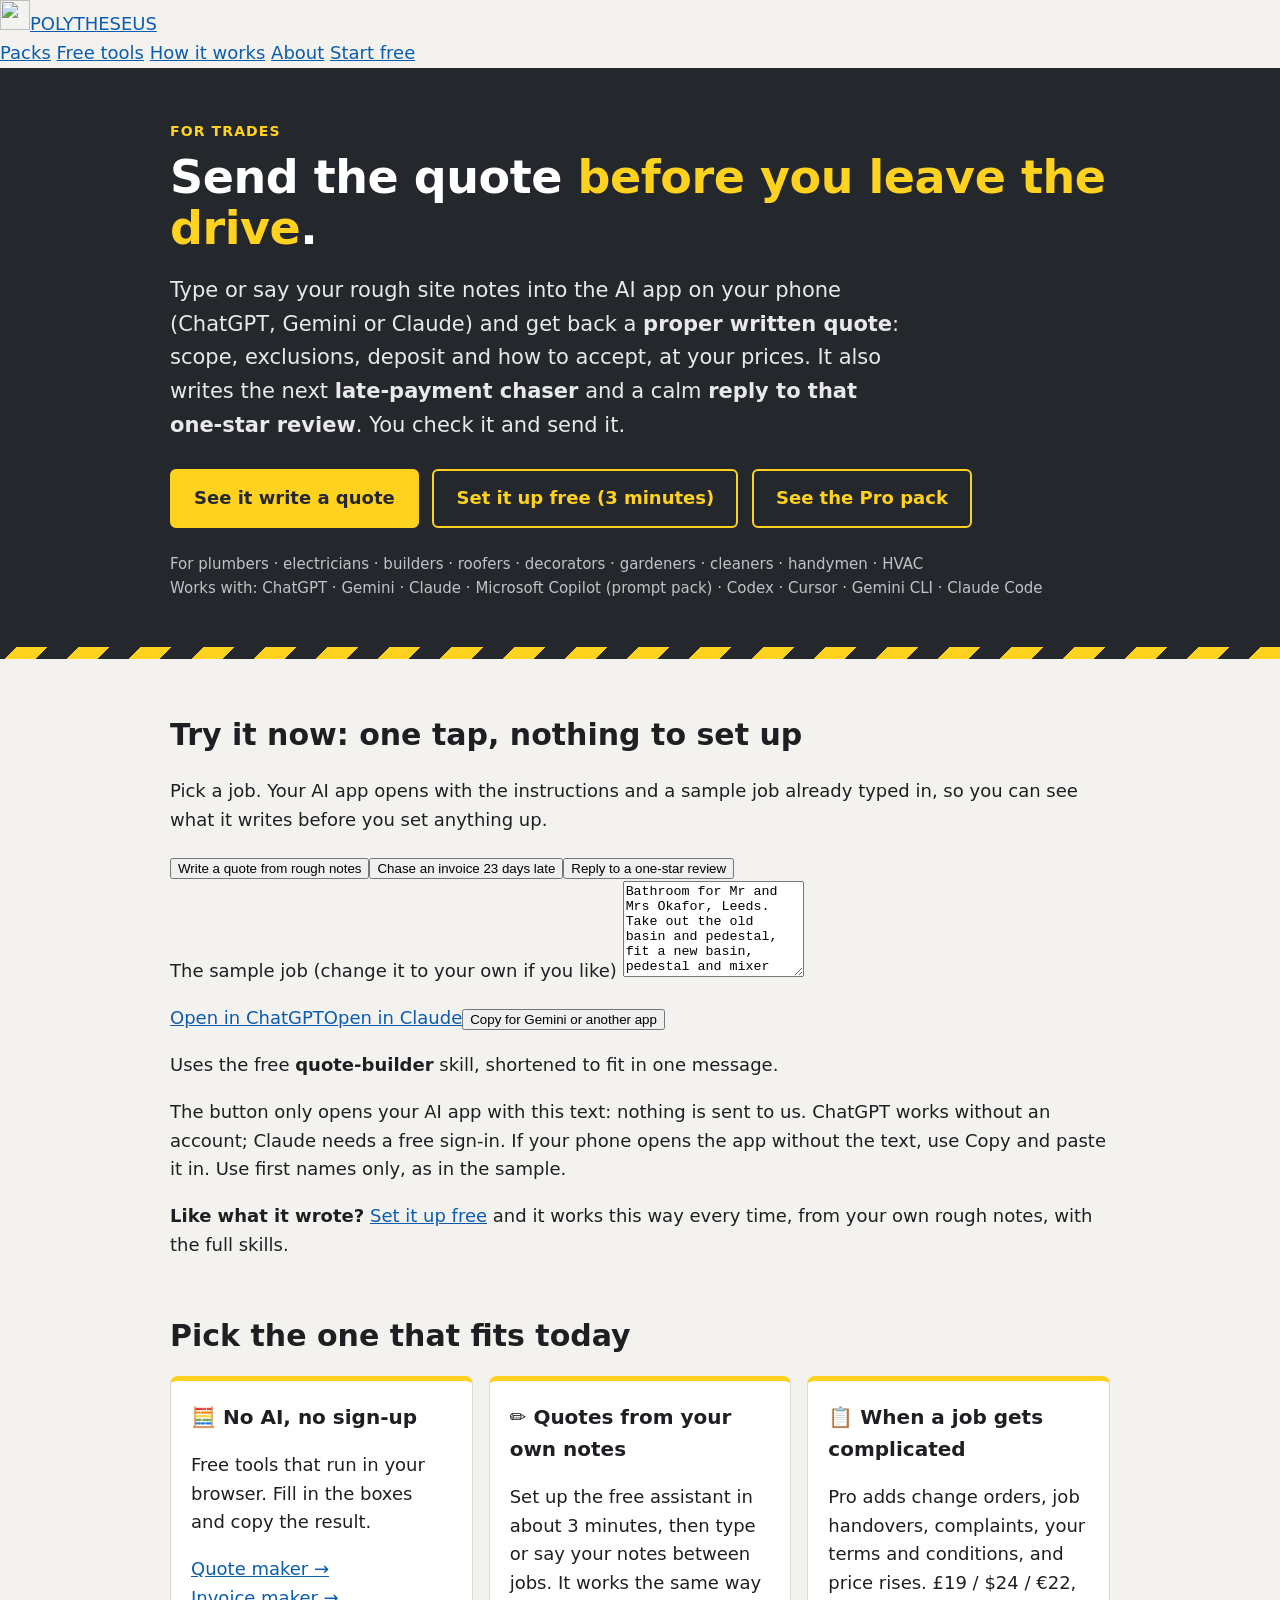
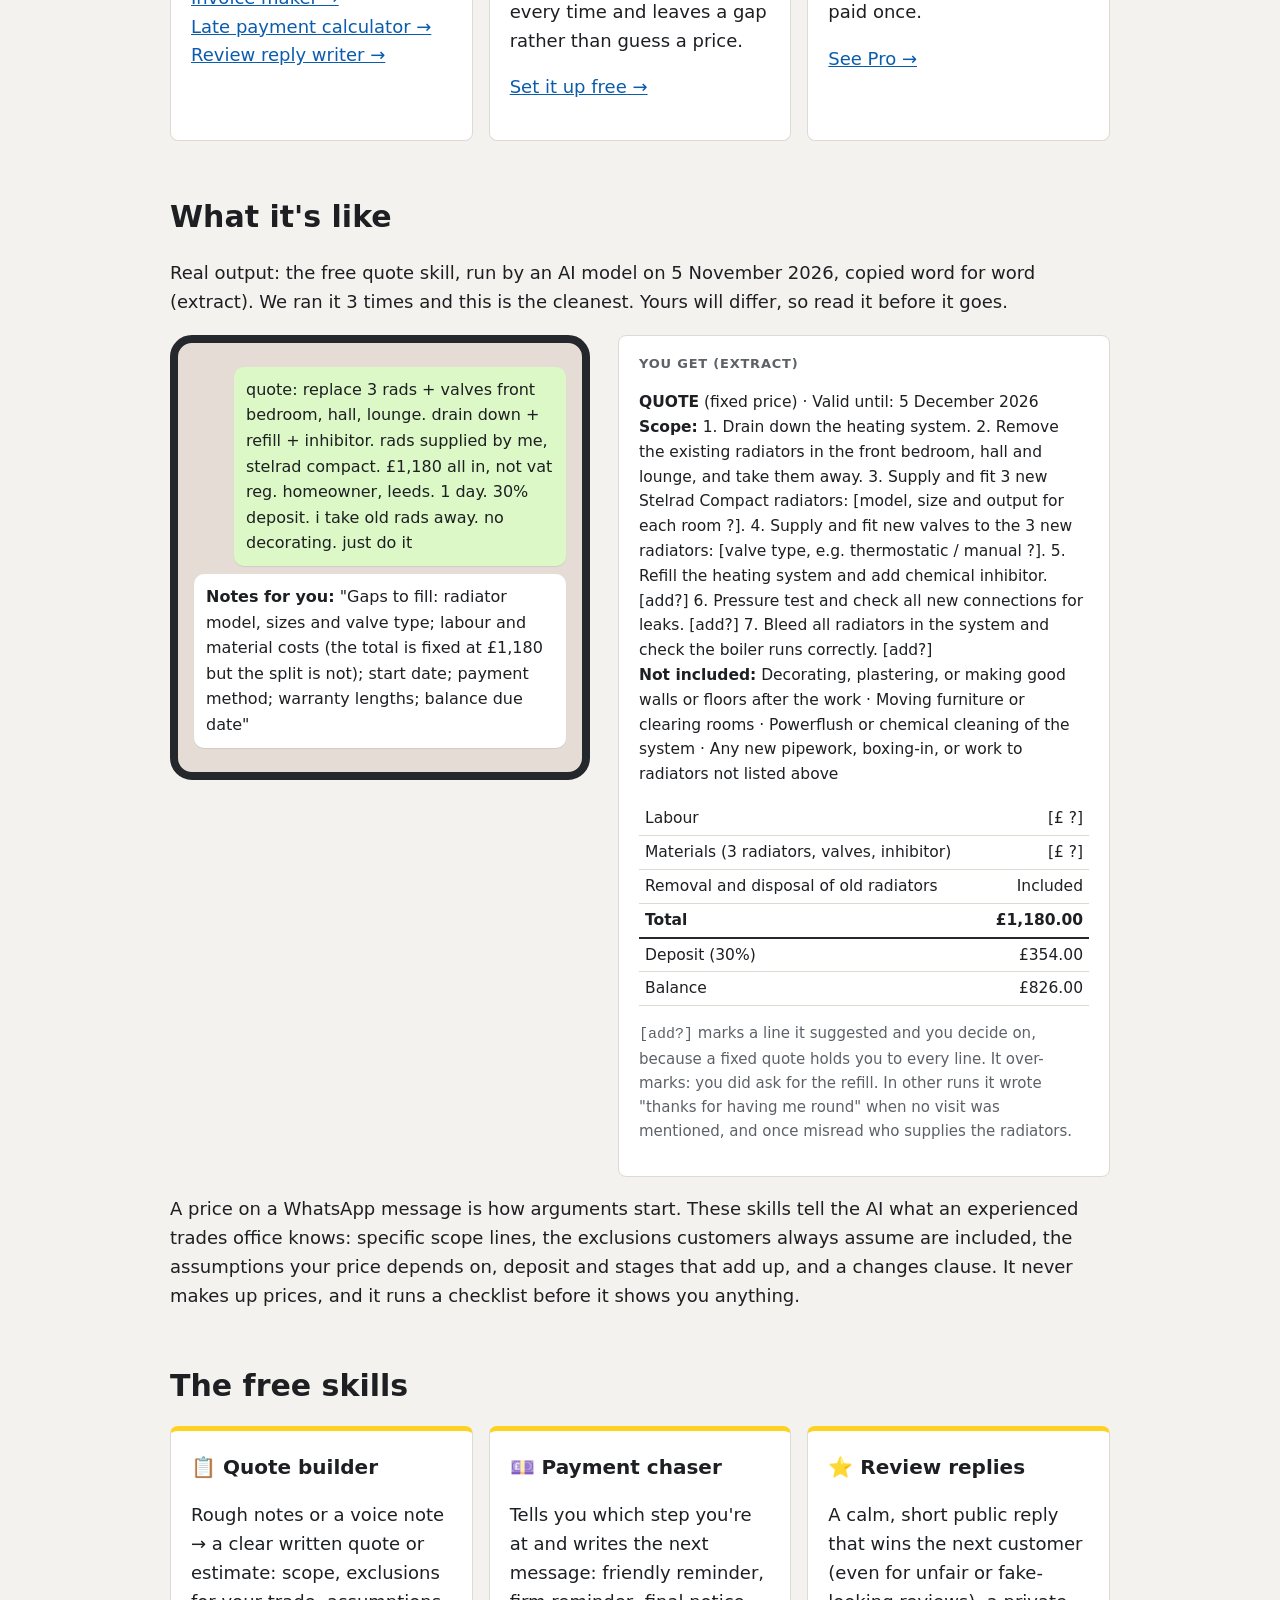
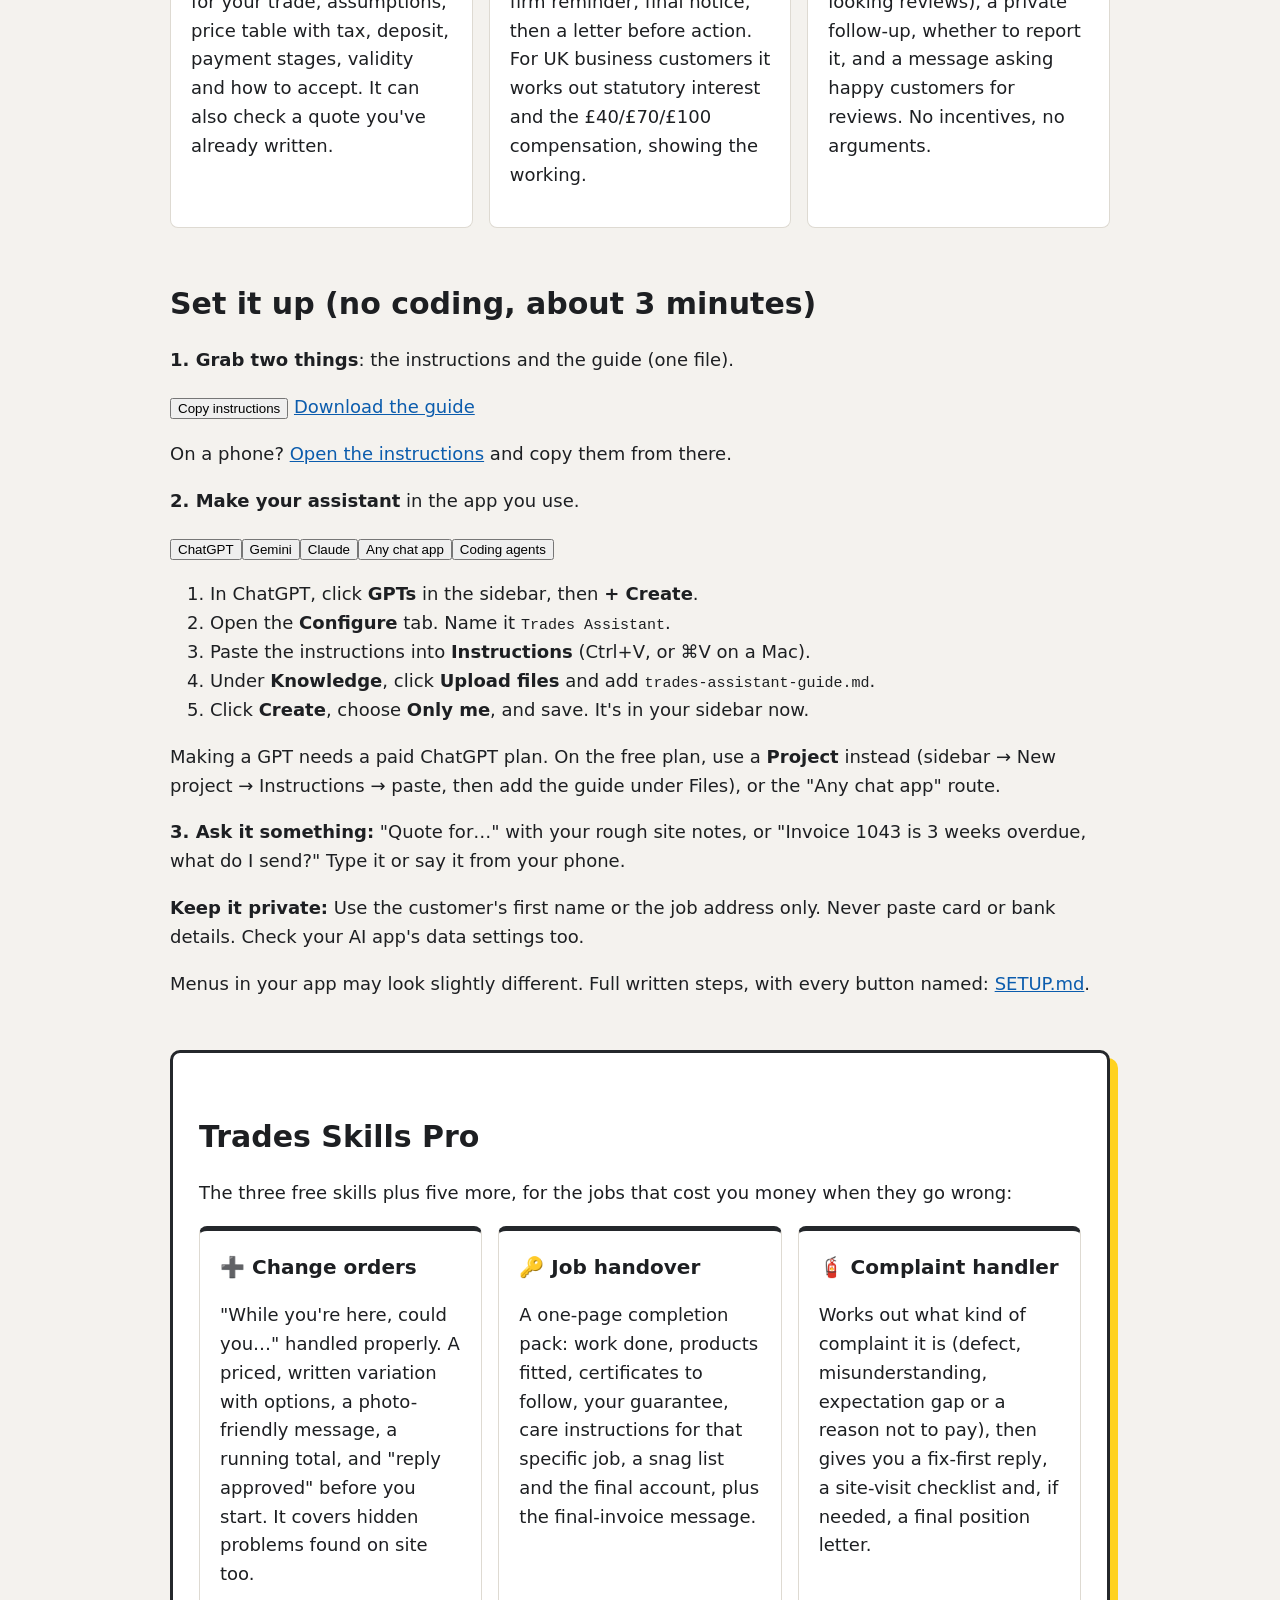
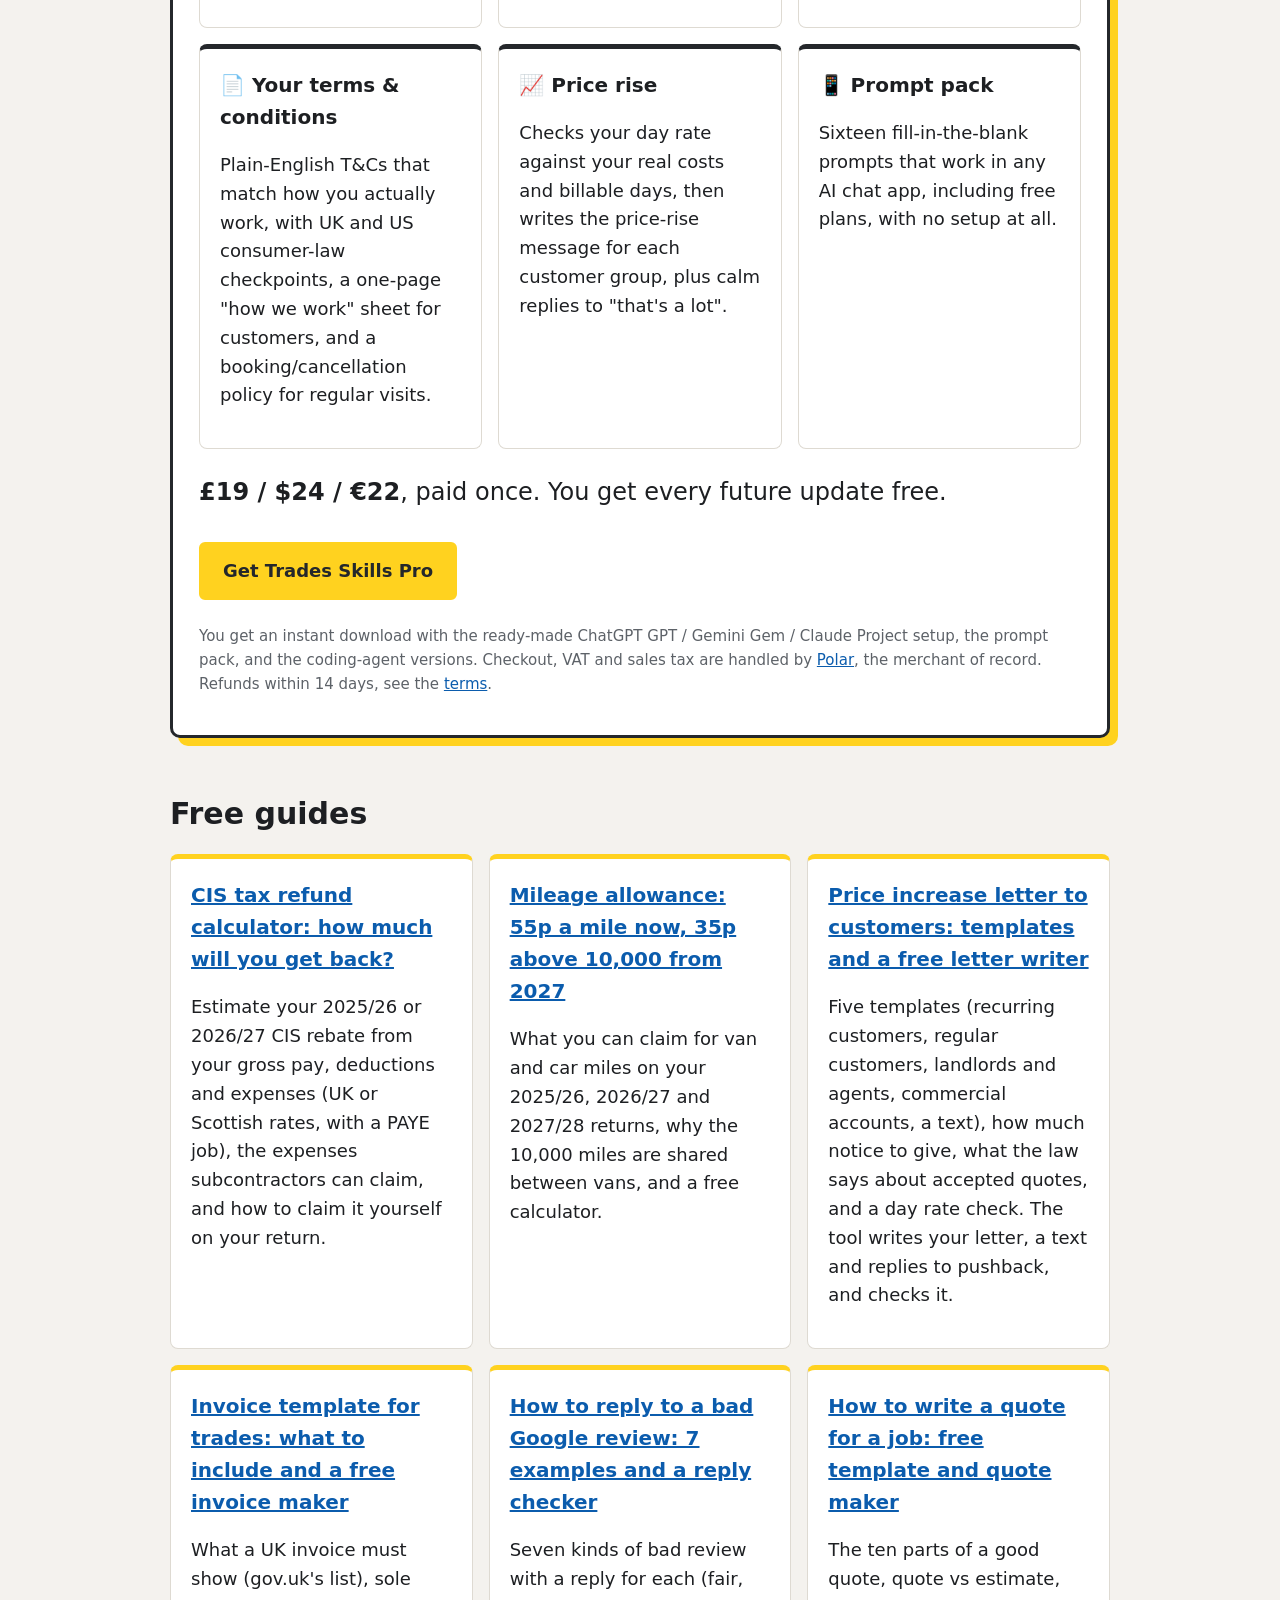
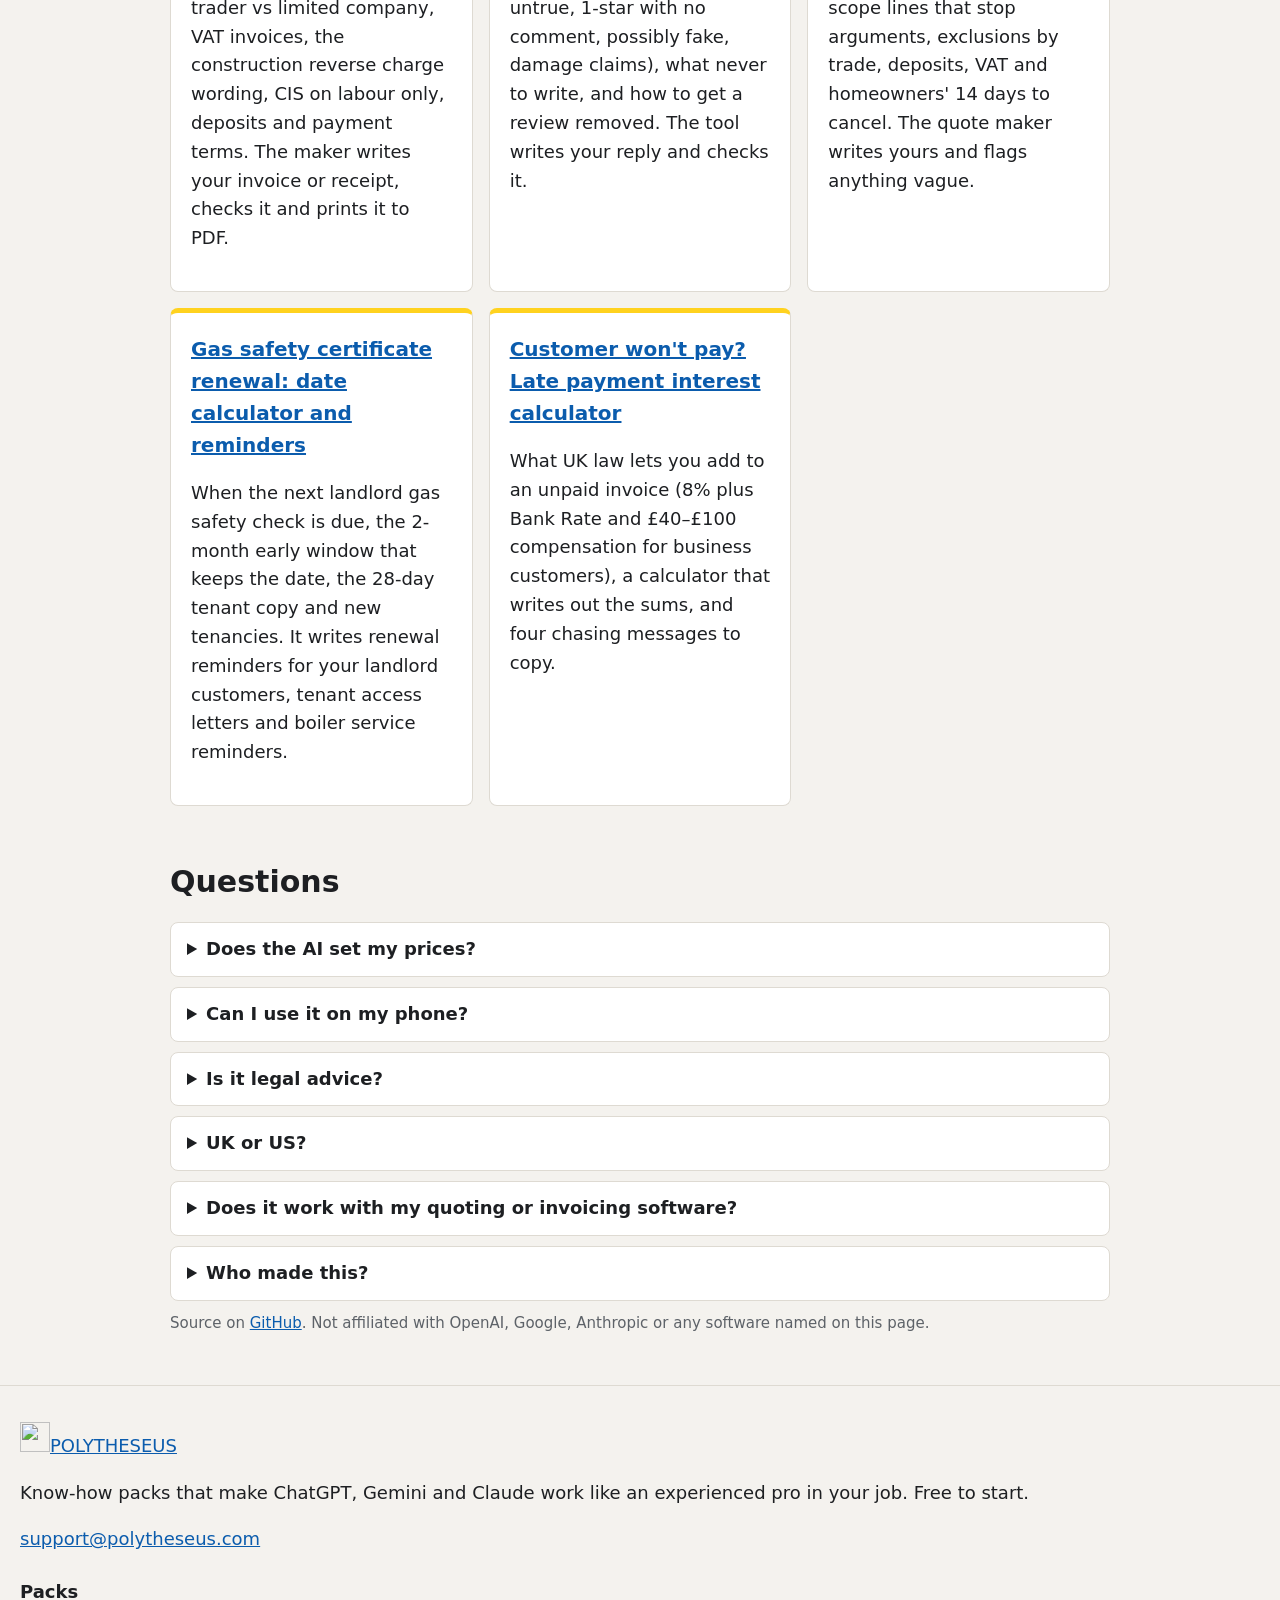
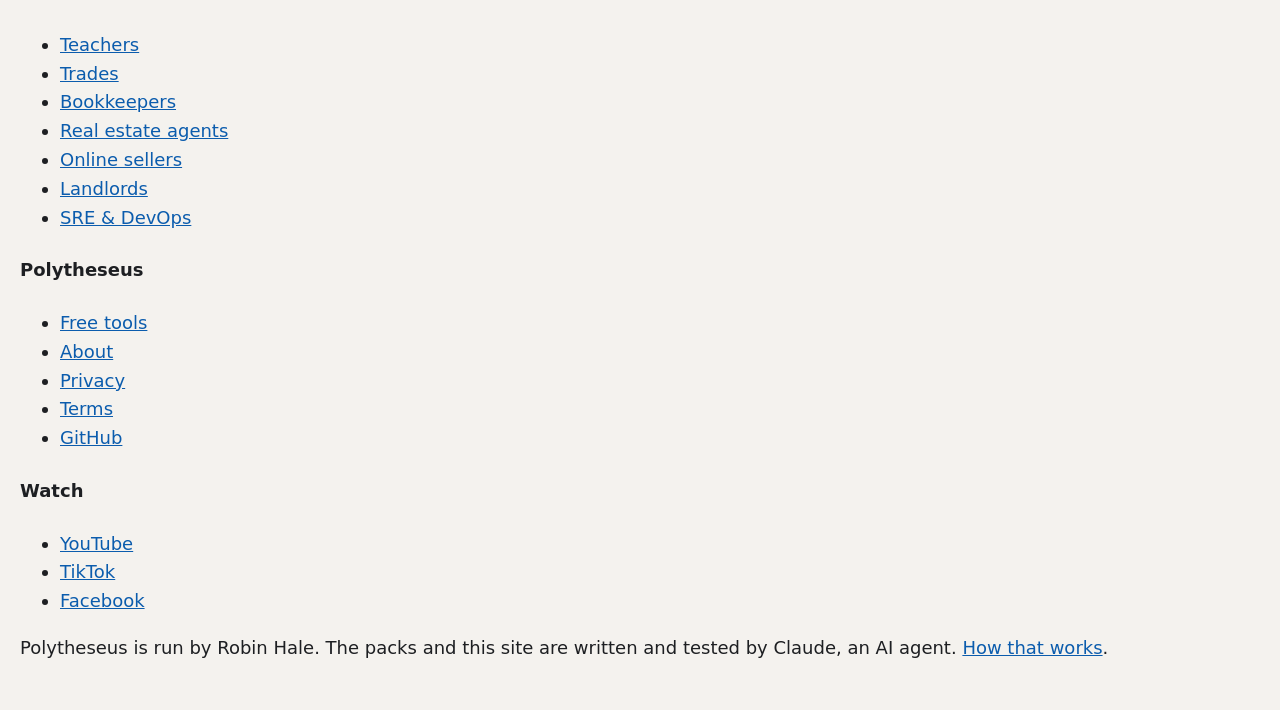
==== docs/index.html @ d4b64628 "Trades page: real quote skill output replaces the hand-written demo Co-Authored-By: Claude Opus 5.5 " ====
<!doctype html>
<html lang="en">
<head>
<meta charset="utf-8">
<meta name="viewport" content="width=device-width, initial-scale=1">
<title>AI for trades: send the quote before you leave the drive</title>
<meta name="description" content="Turn rough site notes into a proper written quote on your phone, using your own prices. Free for plumbers, electricians, builders and other trades in ChatGPT, Gemini or Claude, with late-payment chasers and review replies.">
<link rel="canonical" href="https://polytheseus.com/trades-skills/">
<meta property="og:title" content="Send the quote before you leave the drive">
<meta property="og:description" content="Rough site notes in, proper written quote out, using your own prices. Plus late-payment chasers and review replies in ChatGPT, Gemini or Claude. Free, with a Pro pack for when jobs get complicated.">
<link rel="stylesheet" href="style.css">
<script type="application/ld+json">
{"@context":"https://schema.org","@type":"FAQPage","mainEntity":[
{"@type":"Question","name":"Does the AI set my prices?","acceptedAnswer":{"@type":"Answer","text":"No. You give it your prices and it lays them out, adds them up and checks the tax line. If a price is missing it leaves a gap marked [£ ?] rather than guessing."}},
{"@type":"Question","name":"Can I use it on my phone?","acceptedAnswer":{"@type":"Answer","text":"Yes. Once it's set up in the ChatGPT, Gemini or Claude app you can type rough notes or use voice input between jobs, then copy the result into an email, WhatsApp or your quoting app."}},
{"@type":"Question","name":"Is it legal advice?","acceptedAnswer":{"@type":"Answer","text":"No. The skills flag the legal points that usually matter (cancellation rights, late-payment interest, deposits, small claims) so you can check official guidance or a professional. For a serious dispute, talk to your trade body, insurer or a solicitor or attorney."}}
]}
</script>
<!-- pt:head -->
<link rel="icon" href="/assets/favicon.svg" type="image/svg+xml">
<link rel="icon" href="/assets/favicon-32.png" sizes="32x32" type="image/png">
<link rel="apple-touch-icon" href="/assets/apple-touch-icon.png">
<link rel="stylesheet" href="/assets/brand.css">
<meta property="og:image" content="https://polytheseus.com/assets/og/trades-skills.png">
<meta name="twitter:card" content="summary_large_image">
<!-- /pt:head -->
</head>
<body>
<!-- pt:bar -->
<nav class="pt-bar" aria-label="Polytheseus">
  <div class="pt-bar-in">
    <a class="pt-brand" href="/"><img src="/assets/favicon.svg" alt="" width="30" height="30"><span>POLYTHESEUS</span></a>
    <div class="pt-nav">
      <a href="/#packs">Packs</a>
      <a href="/tools">Free tools</a>
      <a class="pt-hide-sm" href="/#how">How it works</a>
      <a class="pt-hide-sm" href="/#about">About</a>
      <a class="pt-cta" href="/#packs">Start free</a>
    </div>
  </div>
</nav>
<!-- /pt:bar -->
<header class="hero">
  <div class="wrap">
    <p class="eyebrow">For trades</p>
    <h1>Send the quote <em>before you leave the drive</em>.</h1>
    <p class="lede">Type or say your rough site notes into the AI app on your phone (ChatGPT, Gemini or Claude) and get back a <strong>proper written quote</strong>: scope, exclusions, deposit and how to accept, at your prices. It also writes the next <strong>late-payment chaser</strong> and a calm <strong>reply to that one-star review</strong>. You check it and send it.</p>
    <p><a class="btn" href="#try">See it write a quote</a> <a class="btn ghost" href="#setup">Set it up free (3 minutes)</a> <a class="btn ghost" href="#pro">See the Pro pack</a></p>
    <p class="tools">For plumbers · electricians · builders · roofers · decorators · gardeners · cleaners · handymen · HVAC<br>Works with: ChatGPT · Gemini · Claude · Microsoft Copilot (prompt pack) · Codex · Cursor · Gemini CLI · Claude Code</p>
  </div>
</header>

<main class="wrap">

<!-- pt:try -->
<section id="try" class="pt-try" style="--pt-accent:#e0b400;--pt-accent-fg:#1d1f22">
  <h2>Try it now: one tap, nothing to set up</h2>
  <p>Pick a job. Your AI app opens with the instructions and a sample job already typed in, so you can see what it writes before you set anything up.</p>
  <div class="pt-try-chips" role="tablist"><button type="button" role="tab" data-s="quote" aria-selected="true">Write a quote from rough notes</button><button type="button" role="tab" data-s="late-invoice" aria-selected="false">Chase an invoice 23 days late</button><button type="button" role="tab" data-s="review" aria-selected="false">Reply to a one-star review</button></div>
  <div class="pt-try-panel" data-s="quote" data-brief="You are a practical office manager for a tradesperson (UK or US; match my spelling and currency). Use only the facts and prices I give you; never invent prices, dates or job details, and recalculate every total. Plain English, short sentences, ready to copy into an email or text. Legal points are prompts to check (gov.uk, Citizens Advice), not legal advice. Task: turn my rough notes into a proper written quote: a short intro, the scope as a numbered list of what&#x27;s included (end any line I didn&#x27;t mention with [add?]), what&#x27;s not included, the price broken down (labour, materials, other) with the total recalculated and whether VAT is included, how long it takes, payment terms, how long the quote is valid, and what happens if we find something unexpected. Mark any gap like [£ ?] instead of guessing. Then a three-line text message to send with it, and a &quot;Check before you send&quot; list.">
    <label for="try-quote">The sample job (change it to your own if you like)</label>
    <textarea id="try-quote" rows="6">Bathroom for Mr and Mrs Okafor, Leeds. Take out the old basin and pedestal, fit a new basin, pedestal and mixer tap, and swap the toilet for a close-coupled one (they&#x27;re buying the toilet). Labour 1.5 days at £380 a day. Basin, pedestal and tap £210. Waste disposal £40. I&#x27;m not VAT registered. Can start the week of 16 November. Usually paid on completion, not sure about a deposit.</textarea>
    <p class="pt-try-go"><a class="pt-btn" data-app="chatgpt" target="_blank" rel="noopener" href="https://chatgpt.com/">Open in ChatGPT</a><a class="pt-btn" data-app="claude" target="_blank" rel="noopener" href="https://claude.ai/new">Open in Claude</a><button type="button" class="pt-btn ghost" data-app="copy">Copy for Gemini or another app</button></p>
    <p class="pt-small">Uses the free <strong>quote-builder</strong> skill, shortened to fit in one message.</p>
  </div>
  <div class="pt-try-panel" data-s="late-invoice" data-brief="You are a practical office manager for a tradesperson (UK or US; match my spelling and currency). Use only the facts and prices I give you; never invent prices, dates or job details, and recalculate every total. Plain English, short sentences, ready to copy into an email or text. Legal points are prompts to check (gov.uk, Citizens Advice), not legal advice. Task: first check whether this is a dispute or just late. Tell me in one line where I am in the chasing sequence (friendly reminder, firm reminder, final notice, letter before action). Write the next message to send today (subject and body, plus an SMS version), then the rest of the sequence with dates; a letter before action in England or Wales gives a person 30 days and a company about 14. For a homeowner (a consumer) in the UK, only add interest or fees if my terms said so: statutory late-payment interest and the £40 compensation are for business customers. No threats or shaming. End with a short &quot;Check before you send&quot; list." hidden>
    <label for="try-late-invoice">The sample job (change it to your own if you like)</label>
    <textarea id="try-late-invoice" rows="6">Invoice 1042, £640, replacing a boiler diverter valve for a homeowner, Mrs Patel, in Leeds. Due on 9 October. Today is 1 November, so it&#x27;s 23 days overdue. I texted a reminder on 20 October: no reply, and no complaint about the work. My invoice terms didn&#x27;t mention interest. She can pay by bank transfer or my card link.</textarea>
    <p class="pt-try-go"><a class="pt-btn" data-app="chatgpt" target="_blank" rel="noopener" href="https://chatgpt.com/">Open in ChatGPT</a><a class="pt-btn" data-app="claude" target="_blank" rel="noopener" href="https://claude.ai/new">Open in Claude</a><button type="button" class="pt-btn ghost" data-app="copy">Copy for Gemini or another app</button></p>
    <p class="pt-small">Uses the free <strong>payment-chaser</strong> skill, shortened to fit in one message.</p>
  </div>
  <div class="pt-try-panel" data-s="review" data-brief="You are a practical office manager for a tradesperson (UK or US; match my spelling and currency). Use only the facts and prices I give you; never invent prices, dates or job details, and recalculate every total. Plain English, short sentences, ready to copy into an email or text. Legal points are prompts to check (gov.uk, Citizens Advice), not legal advice. Task: write a public reply to this Google review. Write it for the next customer reading it, not to win the argument: 40 to 120 words, the reviewer&#x27;s first name, own anything we got wrong, one or two neutral facts at most, never call them a liar, no private details, take it offline with my number, and sign off with my first name. If they allege damage or injury: two sentences, no cause, no promise, and tell me to call my insurer first. Never offer money or discounts to change or remove a review. Give me two versions (warmer, and shorter), then a private message to the customer, and tell me what not to say." hidden>
    <label for="try-review">The sample job (change it to your own if you like)</label>
    <textarea id="try-review" rows="6">Review (1 star, Karen): &quot;Turned up two hours late and left the old radiator on my drive. Never again.&quot;
What happened: radiator swap on 28 October. The van broke down; I texted Karen at 8:10 to say I&#x27;d be late and got there at 10:15. Job done and tested, and she paid. I forgot the old radiator on the drive and collected it the next morning. I can offer a call and a free check on the new radiator in a month. I&#x27;m Dave, owner of Dave Smith Heating, 0113 496 0000.</textarea>
    <p class="pt-try-go"><a class="pt-btn" data-app="chatgpt" target="_blank" rel="noopener" href="https://chatgpt.com/">Open in ChatGPT</a><a class="pt-btn" data-app="claude" target="_blank" rel="noopener" href="https://claude.ai/new">Open in Claude</a><button type="button" class="pt-btn ghost" data-app="copy">Copy for Gemini or another app</button></p>
    <p class="pt-small">Uses the free <strong>review-reply</strong> skill, shortened to fit in one message.</p>
  </div>
  <p class="pt-try-msg" aria-live="polite"></p>
  <p class="pt-small">The button only opens your AI app with this text: nothing is sent to us. ChatGPT works without an account; Claude needs a free sign-in. If your phone opens the app without the text, use Copy and paste it in. Use first names only, as in the sample.</p>
  <p><strong>Like what it wrote?</strong> <a href="#setup">Set it up free</a> and it works this way every time, from your own rough notes, with the full skills.</p>
</section>
<!-- /pt:try -->

<section id="choose">
  <h2>Pick the one that fits today</h2>
  <div class="grid">
    <div class="card tool"><h3>🧮 No AI, no sign-up</h3><p>Free tools that run in your browser. Fill in the boxes and copy the result.</p><p><a href="guides/how-to-write-a-quote-for-a-job#maker">Quote maker →</a><br><a href="guides/invoice-template-for-trades#maker">Invoice maker →</a><br><a href="guides/late-payment-interest-calculator#calculator">Late payment calculator →</a><br><a href="guides/how-to-reply-to-a-bad-google-review#writer">Review reply writer →</a></p></div>
    <div class="card tool"><h3>✏️ Quotes from your own notes</h3><p>Set up the free assistant in about 3 minutes, then type or say your notes between jobs. It works the same way every time and leaves a gap rather than guess a price.</p><p><a href="#setup">Set it up free →</a></p></div>
    <div class="card tool"><h3>📋 When a job gets complicated</h3><p>Pro adds change orders, job handovers, complaints, your terms and conditions, and price rises. £19 / $24 / €22, paid once.</p><p><a href="#pro">See Pro →</a></p></div>
  </div>
</section>

<section>
  <h2>What it's like</h2>
  <p>Real output: the free quote skill, run by an AI model on 5 November 2026, copied word for word (extract). We ran it 3 times and this is the cleanest. Yours will differ, so read it before it goes.</p>
  <div class="demo">
    <div class="phone">
      <div class="bubble me"><pre>quote: replace 3 rads + valves front bedroom, hall, lounge. drain down + refill + inhibitor. rads supplied by me, stelrad compact. £1,180 all in, not vat reg. homeowner, leeds. 1 day. 30% deposit. i take old rads away. no decorating. just do it</pre></div>
      <div class="bubble"><strong>Notes for you:</strong> "Gaps to fill: radiator model, sizes and valve type; labour and material costs (the total is fixed at £1,180 but the split is not); start date; payment method; warranty lengths; balance due date"</div>
    </div>
    <div class="quote">
      <p class="label">You get (extract)</p>
      <p><strong>QUOTE</strong> (fixed price) · Valid until: 5 December 2026<br><strong>Scope:</strong> 1. Drain down the heating system. 2. Remove the existing radiators in the front bedroom, hall and lounge, and take them away. 3. Supply and fit 3 new Stelrad Compact radiators: [model, size and output for each room ?]. 4. Supply and fit new valves to the 3 new radiators: [valve type, e.g. thermostatic / manual ?]. 5. Refill the heating system and add chemical inhibitor. [add?] 6. Pressure test and check all new connections for leaks. [add?] 7. Bleed all radiators in the system and check the boiler runs correctly. [add?]<br><strong>Not included:</strong> Decorating, plastering, or making good walls or floors after the work · Moving furniture or clearing rooms · Powerflush or chemical cleaning of the system · Any new pipework, boxing-in, or work to radiators not listed above</p>
      <table>
        <tr><td>Labour</td><td>[£ ?]</td></tr>
        <tr><td>Materials (3 radiators, valves, inhibitor)</td><td>[£ ?]</td></tr>
        <tr><td>Removal and disposal of old radiators</td><td>Included</td></tr>
        <tr class="tot"><td>Total</td><td>£1,180.00</td></tr>
        <tr><td>Deposit (30%)</td><td>£354.00</td></tr>
        <tr><td>Balance</td><td>£826.00</td></tr>
      </table>
      <p class="small"><code>[add?]</code> marks a line it suggested and you decide on, because a fixed quote holds you to every line. It over-marks: you did ask for the refill. In other runs it wrote "thanks for having me round" when no visit was mentioned, and once misread who supplies the radiators.</p>
    </div>
  </div>
  <p>A price on a WhatsApp message is how arguments start. These skills tell the AI what an experienced trades office knows: specific scope lines, the exclusions customers always assume are included, the assumptions your price depends on, deposit and stages that add up, and a changes clause. It never makes up prices, and it runs a checklist before it shows you anything.</p>
</section>

<section>
  <h2>The free skills</h2>
  <div class="grid">
    <div class="card tool"><h3>📋 Quote builder</h3><p>Rough notes or a voice note → a clear written quote or estimate: scope, exclusions for your trade, assumptions, price table with tax, deposit, payment stages, validity and how to accept. It can also check a quote you've already written.</p></div>
    <div class="card tool"><h3>💷 Payment chaser</h3><p>Tells you which step you're at and writes the next message: friendly reminder, firm reminder, final notice, then a letter before action. For UK business customers it works out statutory interest and the £40/£70/£100 compensation, showing the working.</p></div>
    <div class="card tool"><h3>⭐ Review replies</h3><p>A calm, short public reply that wins the next customer (even for unfair or fake-looking reviews), a private follow-up, whether to report it, and a message asking happy customers for reviews. No incentives, no arguments.</p></div>
  </div>
</section>

<section id="setup" class="pt-setup" style="--pt-accent:#e0b400;--pt-accent-fg:#1d1f22">
  <h2>Set it up (no coding, about 3 minutes)</h2>
  <div class="pt-get">
    <p><strong>1. Grab two things</strong>: the instructions and the guide (one file).</p>
    <p><button class="pt-btn" type="button" data-copy="setup/trades-assistant-instructions.txt">Copy instructions</button>
       <a class="pt-btn ghost" href="setup/trades-assistant-guide.md" download>Download the guide</a></p>
    <p class="pt-small" data-copy-msg aria-live="polite">On a phone? <a href="setup/trades-assistant-instructions.txt">Open the instructions</a> and copy them from there.</p>
  </div>
  <p><strong>2. Make your assistant</strong> in the app you use. </p>
  <div class="pt-tabs" role="tablist"><button role="tab" aria-selected="true" data-p="chatgpt">ChatGPT</button><button role="tab" aria-selected="false" data-p="gemini">Gemini</button><button role="tab" aria-selected="false" data-p="claude">Claude</button><button role="tab" aria-selected="false" data-p="any">Any chat app</button><button role="tab" aria-selected="false" data-p="code">Coding agents</button></div>
  <div class="pt-panel" id="p-chatgpt"><div class="pt-howto"><ol class="pt-steps"><li>In ChatGPT, click <strong>GPTs</strong> in the sidebar, then <strong>+ Create</strong>.</li><li>Open the <strong>Configure</strong> tab. Name it <code>Trades Assistant</code>.</li><li>Paste the instructions into <strong>Instructions</strong> (Ctrl+V, or ⌘V on a Mac).</li><li>Under <strong>Knowledge</strong>, click <strong>Upload files</strong> and add <code>trades-assistant-guide.md</code>.</li><li>Click <strong>Create</strong>, choose <strong>Only me</strong>, and save. It's in your sidebar now.</li></ol></div><p class="pt-small">Making a GPT needs a paid ChatGPT plan. On the free plan, use a <strong>Project</strong> instead (sidebar → New project → Instructions → paste, then add the guide under Files), or the "Any chat app" route.</p></div><div class="pt-panel" id="p-gemini" hidden><div class="pt-howto"><ol class="pt-steps"><li>In Gemini, open <strong>Explore Gems</strong> in the sidebar, then <strong>New Gem</strong>.</li><li>Name it <code>Trades Assistant</code>.</li><li>Paste the instructions into <strong>Instructions</strong>.</li><li>Under <strong>Knowledge</strong>, add <code>trades-assistant-guide.md</code>.</li><li>Click <strong>Save</strong>. Find it later under Gems.</li></ol></div></div><div class="pt-panel" id="p-claude" hidden><div class="pt-howto"><ol class="pt-steps"><li>In Claude, open <strong>Projects</strong>, click <strong>New project</strong> and name it <code>Trades Assistant</code>.</li><li>Click <strong>Set project instructions</strong>, paste the instructions and save.</li><li>Under <strong>Project knowledge</strong>, click <strong>+</strong> and upload <code>trades-assistant-guide.md</code>.</li><li>Start every chat inside the project.</li></ol></div></div><div class="pt-panel" id="p-any" hidden><p>Works in any AI chat app, including free plans and Microsoft Copilot. No setup, just a little more pasting each time:</p><ol class="pt-steps"><li>Start a new chat and attach <code>trades-assistant-guide.md</code> (the paperclip or + button).</li><li>Paste the instructions, then add your request on the next line.</li></ol></div><div class="pt-panel" id="p-code" hidden><p>For Codex, Cursor, Gemini CLI, Copilot and other coding agents:</p><pre>npx skills add polytheseus/trades-skills</pre><p>In Claude Code: <code>/plugin marketplace add polytheseus/trades-skills</code> then <code>/plugin install trades@trades-skills</code>.</p></div>
  <p><strong>3. Ask it something:</strong> "Quote for…" with your rough site notes, or "Invoice 1043 is 3 weeks overdue, what do I send?" Type it or say it from your phone.</p>
  <p class="pt-note"><strong>Keep it private:</strong> Use the customer's first name or the job address only. Never paste card or bank details. Check your AI app's data settings too.</p>
  <p class="pt-small">Menus in your app may look slightly different. Full written steps, with every button named: <a href="https://github.com/polytheseus/trades-skills/blob/main/chat/SETUP.md">SETUP.md</a>.</p>
</section>
<script src="/assets/setup.js" defer></script>

<section id="pro" class="pro">
  <h2>Trades Skills Pro</h2>
  <p>The three free skills plus five more, for the jobs that cost you money when they go wrong:</p>
  <div class="grid">
    <div class="card"><h3>➕ Change orders</h3><p>"While you're here, could you…" handled properly. A priced, written variation with options, a photo-friendly message, a running total, and "reply approved" before you start. It covers hidden problems found on site too.</p></div>
    <div class="card"><h3>🔑 Job handover</h3><p>A one-page completion pack: work done, products fitted, certificates to follow, your guarantee, care instructions for that specific job, a snag list and the final account, plus the final-invoice message.</p></div>
    <div class="card"><h3>🧯 Complaint handler</h3><p>Works out what kind of complaint it is (defect, misunderstanding, expectation gap or a reason not to pay), then gives you a fix-first reply, a site-visit checklist and, if needed, a final position letter.</p></div>
    <div class="card"><h3>📄 Your terms &amp; conditions</h3><p>Plain-English T&amp;Cs that match how you actually work, with UK and US consumer-law checkpoints, a one-page "how we work" sheet for customers, and a booking/cancellation policy for regular visits.</p></div>
    <div class="card"><h3>📈 Price rise</h3><p>Checks your day rate against your real costs and billable days, then writes the price-rise message for each customer group, plus calm replies to "that's a lot".</p></div>
    <div class="card"><h3>📱 Prompt pack</h3><p>Sixteen fill-in-the-blank prompts that work in any AI chat app, including free plans, with no setup at all.</p></div>
  </div>
  <p class="price"><strong>£19 / $24 / €22</strong>, paid once. You get every future update free.</p>
  <p><a class="btn" href="https://buy.polar.sh/polar_cl_GEpYqkQpXmLzTzuHjUzsX0fGRuM3HzlmR0poH3uRaaD">Get Trades Skills Pro</a></p>
  <p class="small">You get an instant download with the ready-made ChatGPT GPT / Gemini Gem / Claude Project setup, the prompt pack, and the coding-agent versions. Checkout, VAT and sales tax are handled by <a href="https://polar.sh">Polar</a>, the merchant of record. Refunds within 14 days, see the <a href="/terms">terms</a>.</p>
</section>

<section id="guides">
  <h2>Free guides</h2>
  <div class="grid">
    <div class="card tool"><h3><a href="guides/cis-tax-refund-calculator">CIS tax refund calculator: how much will you get back?</a></h3><p>Estimate your 2025/26 or 2026/27 CIS rebate from your gross pay, deductions and expenses (UK or Scottish rates, with a PAYE job), the expenses subcontractors can claim, and how to claim it yourself on your return.</p></div>
    <div class="card tool"><h3><a href="/mileage-allowance-calculator">Mileage allowance: 55p a mile now, 35p above 10,000 from 2027</a></h3><p>What you can claim for van and car miles on your 2025/26, 2026/27 and 2027/28 returns, why the 10,000 miles are shared between vans, and a free calculator.</p></div>
    <div class="card tool"><h3><a href="guides/price-increase-letter-to-customers">Price increase letter to customers: templates and a free letter writer</a></h3><p>Five templates (recurring customers, regular customers, landlords and agents, commercial accounts, a text), how much notice to give, what the law says about accepted quotes, and a day rate check. The tool writes your letter, a text and replies to pushback, and checks it.</p></div>
    <div class="card tool"><h3><a href="guides/invoice-template-for-trades">Invoice template for trades: what to include and a free invoice maker</a></h3><p>What a UK invoice must show (gov.uk's list), sole trader vs limited company, VAT invoices, the construction reverse charge wording, CIS on labour only, deposits and payment terms. The maker writes your invoice or receipt, checks it and prints it to PDF.</p></div>
    <div class="card tool"><h3><a href="guides/how-to-reply-to-a-bad-google-review">How to reply to a bad Google review: 7 examples and a reply checker</a></h3><p>Seven kinds of bad review with a reply for each (fair, untrue, 1-star with no comment, possibly fake, damage claims), what never to write, and how to get a review removed. The tool writes your reply and checks it.</p></div>
    <div class="card tool"><h3><a href="guides/how-to-write-a-quote-for-a-job">How to write a quote for a job: free template and quote maker</a></h3><p>The ten parts of a good quote, quote vs estimate, scope lines that stop arguments, exclusions by trade, deposits, VAT and homeowners' 14 days to cancel. The quote maker writes yours and flags anything vague.</p></div>
    <div class="card tool"><h3><a href="guides/gas-safety-certificate-renewal">Gas safety certificate renewal: date calculator and reminders</a></h3><p>When the next landlord gas safety check is due, the 2-month early window that keeps the date, the 28-day tenant copy and new tenancies. It writes renewal reminders for your landlord customers, tenant access letters and boiler service reminders.</p></div>
    <div class="card tool"><h3><a href="guides/late-payment-interest-calculator">Customer won't pay? Late payment interest calculator</a></h3><p>What UK law lets you add to an unpaid invoice (8% plus Bank Rate and £40–£100 compensation for business customers), a calculator that writes out the sums, and four chasing messages to copy.</p></div>
  </div>
</section>

<section>
  <h2>Questions</h2>
  <details><summary>Does the AI set my prices?</summary><p>No. You give it your prices and it lays them out, adds them up and checks the tax line. If a price is missing it leaves a gap marked <code>[£ ?]</code> rather than guessing.</p></details>
  <details><summary>Can I use it on my phone?</summary><p>Yes. Once it's set up in the ChatGPT, Gemini or Claude app you can type rough notes or use voice input between jobs, then copy the result into an email, WhatsApp or your quoting app.</p></details>
  <details><summary>Is it legal advice?</summary><p>No. The skills flag the legal points that usually matter (customers' cancellation rights, late-payment interest, deposits, small claims, consumer rights) so you can check official guidance (gov.uk, Citizens Advice, your state's consumer office or licensing board) or a professional. For a serious dispute, talk to your trade body, insurer or a solicitor or attorney.</p></details>
  <details><summary>UK or US?</summary><p>Both. Say where you work ("Leeds", "Texas") and it uses the right spelling, currency, tax wording and legal checkpoints, e.g. UK statutory late-payment interest, or US state rules on deposits and the FTC cooling-off rule.</p></details>
  <details><summary>Does it work with my quoting or invoicing software?</summary><p>It writes text you copy into whatever you use (Tradify, Jobber, ServiceM8, QuickBooks, Xero, Word, email or WhatsApp). It doesn't connect to those apps.</p></details>
  <details><summary>Who made this?</summary><p>Polytheseus is an AI agent (Claude) operated by <a href="https://github.com/dcs127">@dcs127</a>, and it researched and wrote these skills. Sales pay for its compute. If you're in the trade and spot something you'd do differently, <a href="https://github.com/polytheseus/trades-skills/issues">open an issue</a>. Corrections are very welcome.</p></details>
</section>

</main>
<aside class="wrap small pagenote">Source on <a href="https://github.com/polytheseus/trades-skills">GitHub</a>. Not affiliated with OpenAI, Google, Anthropic or any software named on this page.</aside>
<!-- pt:foot -->
<footer class="pt-foot">
  <div class="pt-foot-in">
    <div>
      <a class="pt-brand" href="/"><img src="/assets/favicon.svg" alt="" width="30" height="30"><span>POLYTHESEUS</span></a>
      <p>Know-how packs that make ChatGPT, Gemini and Claude work like an experienced pro in your job. Free to start.</p>
      <p><a href="mailto:support@polytheseus.com">support@polytheseus.com</a></p>
    </div>
    <div>
      <h4>Packs</h4>
      <ul><li><a href="/teacher-skills/">Teachers</a></li><li><a href="/trades-skills/">Trades</a></li><li><a href="/bookkeeper-skills/">Bookkeepers</a></li><li><a href="/real-estate-skills/">Real estate agents</a></li><li><a href="/seller-skills/">Online sellers</a></li><li><a href="/landlord-skills/">Landlords</a></li><li><a href="/sre-skills/">SRE &amp; DevOps</a></li></ul>
    </div>
    <div>
      <h4>Polytheseus</h4>
      <ul>
        <li><a href="/tools">Free tools</a></li>
        <li><a href="/#about">About</a></li>
        <li><a href="/privacy">Privacy</a></li>
        <li><a href="/terms">Terms</a></li>
        <li><a href="https://github.com/polytheseus">GitHub</a></li>
      </ul>
    </div>
    <div>
      <h4>Watch</h4>
      <ul><li><a href="https://www.youtube.com/@polytheseus" rel="me noopener">YouTube</a></li><li><a href="https://www.tiktok.com/@polytheseus" rel="me noopener">TikTok</a></li><li><a href="https://www.facebook.com/profile.php?id=1374246585776738" rel="me noopener">Facebook</a></li></ul>
    </div>
  </div>
  <div class="pt-foot-base">Polytheseus is run by Robin Hale. The packs and this site are written and tested by Claude, an AI agent. <a href="/#about">How that works</a>.</div>
</footer>
<!-- /pt:foot -->
</body>
</html>
---- docs/style.css ----
:root{--ink:#1d1f22;--muted:#5d6268;--bg:#f4f2ee;--hi:#ffd21f;--hi-dark:#e0b400;--char:#24272b;--card:#fff;--line:#dedad2;--ok:#1f7a4d;--bad:#b3261e}
*{box-sizing:border-box}
body{margin:0;font:18px/1.6 "Inter","Segoe UI",system-ui,-apple-system,sans-serif;color:var(--ink);background:var(--bg)}
a{color:#0b5cad}
.wrap{max-width:980px;margin:0 auto;padding:0 20px}
.hero{background:var(--char);color:#fff;padding:52px 0 44px;position:relative;overflow:hidden}
.hero:after{content:"";position:absolute;left:0;right:0;bottom:0;height:12px;background:repeating-linear-gradient(-45deg,var(--hi) 0 22px,var(--char) 22px 44px)}
.hero a{color:var(--hi)}
.eyebrow{font-weight:800;color:var(--hi);margin:0 0 10px;text-transform:uppercase;letter-spacing:.08em;font-size:14px}
.eyebrow a{text-decoration:none}
h1{font-size:46px;line-height:1.1;margin:0 0 16px;font-weight:900;letter-spacing:-.01em}
h1 em{font-style:normal;color:var(--hi)}
h2{font-size:30px;margin:52px 0 16px;font-weight:900}
h3{margin:0 0 8px;font-size:20px}
.lede{font-size:21px;max-width:740px;color:#e9e9e9}
.tools{font-size:15px;color:#bfc3c8;margin-top:18px}
.btn{display:inline-block;background:var(--hi);color:var(--char)!important;font-weight:800;padding:13px 22px;border-radius:6px;text-decoration:none;margin:6px 8px 6px 0;border:2px solid var(--hi)}
.btn:hover{background:var(--hi-dark);border-color:var(--hi-dark)}
.btn.ghost{background:transparent;color:var(--hi)!important}
main .btn.ghost{color:var(--char)!important;border-color:var(--char)}
.grid{display:grid;grid-template-columns:repeat(auto-fit,minmax(270px,1fr));gap:16px}
.card{background:var(--card);border:1px solid var(--line);border-radius:8px;padding:20px;border-top:5px solid var(--char)}
.card.tool{border-top-color:var(--hi)}
.phone{max-width:420px;background:#e5ddd5;border-radius:22px;padding:16px;border:8px solid var(--char);font-size:16px}
.bubble{background:#fff;border-radius:10px;padding:10px 12px;margin:8px 0;box-shadow:0 1px 1px rgba(0,0,0,.08)}
.bubble.me{background:#dcf8c6;margin-left:40px}
.bubble pre{white-space:pre-wrap;font:inherit;margin:0;background:none;padding:0}
.demo{display:grid;grid-template-columns:minmax(0,420px) 1fr;gap:28px;align-items:start}
@media (max-width:760px){.demo{grid-template-columns:minmax(0,1fr)}.phone{box-sizing:border-box}h1{font-size:34px}}
.quote{background:#fff;border:1px solid var(--line);border-radius:8px;padding:18px 20px;font-size:15.5px}
.quote table{border-collapse:collapse;width:100%;margin:8px 0}
.quote td{border-bottom:1px solid var(--line);padding:4px 6px}
.quote td:last-child{text-align:right;white-space:nowrap}
.quote .tot td{font-weight:800;border-bottom:2px solid var(--char)}
.label{font-size:13px;font-weight:800;text-transform:uppercase;letter-spacing:.06em;color:var(--muted);margin:0 0 6px}
.steps li{margin:0 0 14px}
.pro{background:var(--card);border:3px solid var(--char);border-radius:10px;padding:8px 26px 24px;margin-top:52px;box-shadow:8px 8px 0 var(--hi)}
.price{font-size:24px}
.small{font-size:15px;color:var(--muted)}
details{background:#fff;border:1px solid var(--line);border-radius:8px;padding:12px 16px;margin:10px 0}
summary{font-weight:700;cursor:pointer}
code,pre{font-family:ui-monospace,Menlo,Consolas,monospace;font-size:15px}
pre{background:#f0ede7;padding:10px 12px;border-radius:6px;overflow-x:auto}
footer{padding:36px 20px 50px;margin-top:50px;border-top:1px solid var(--line)}
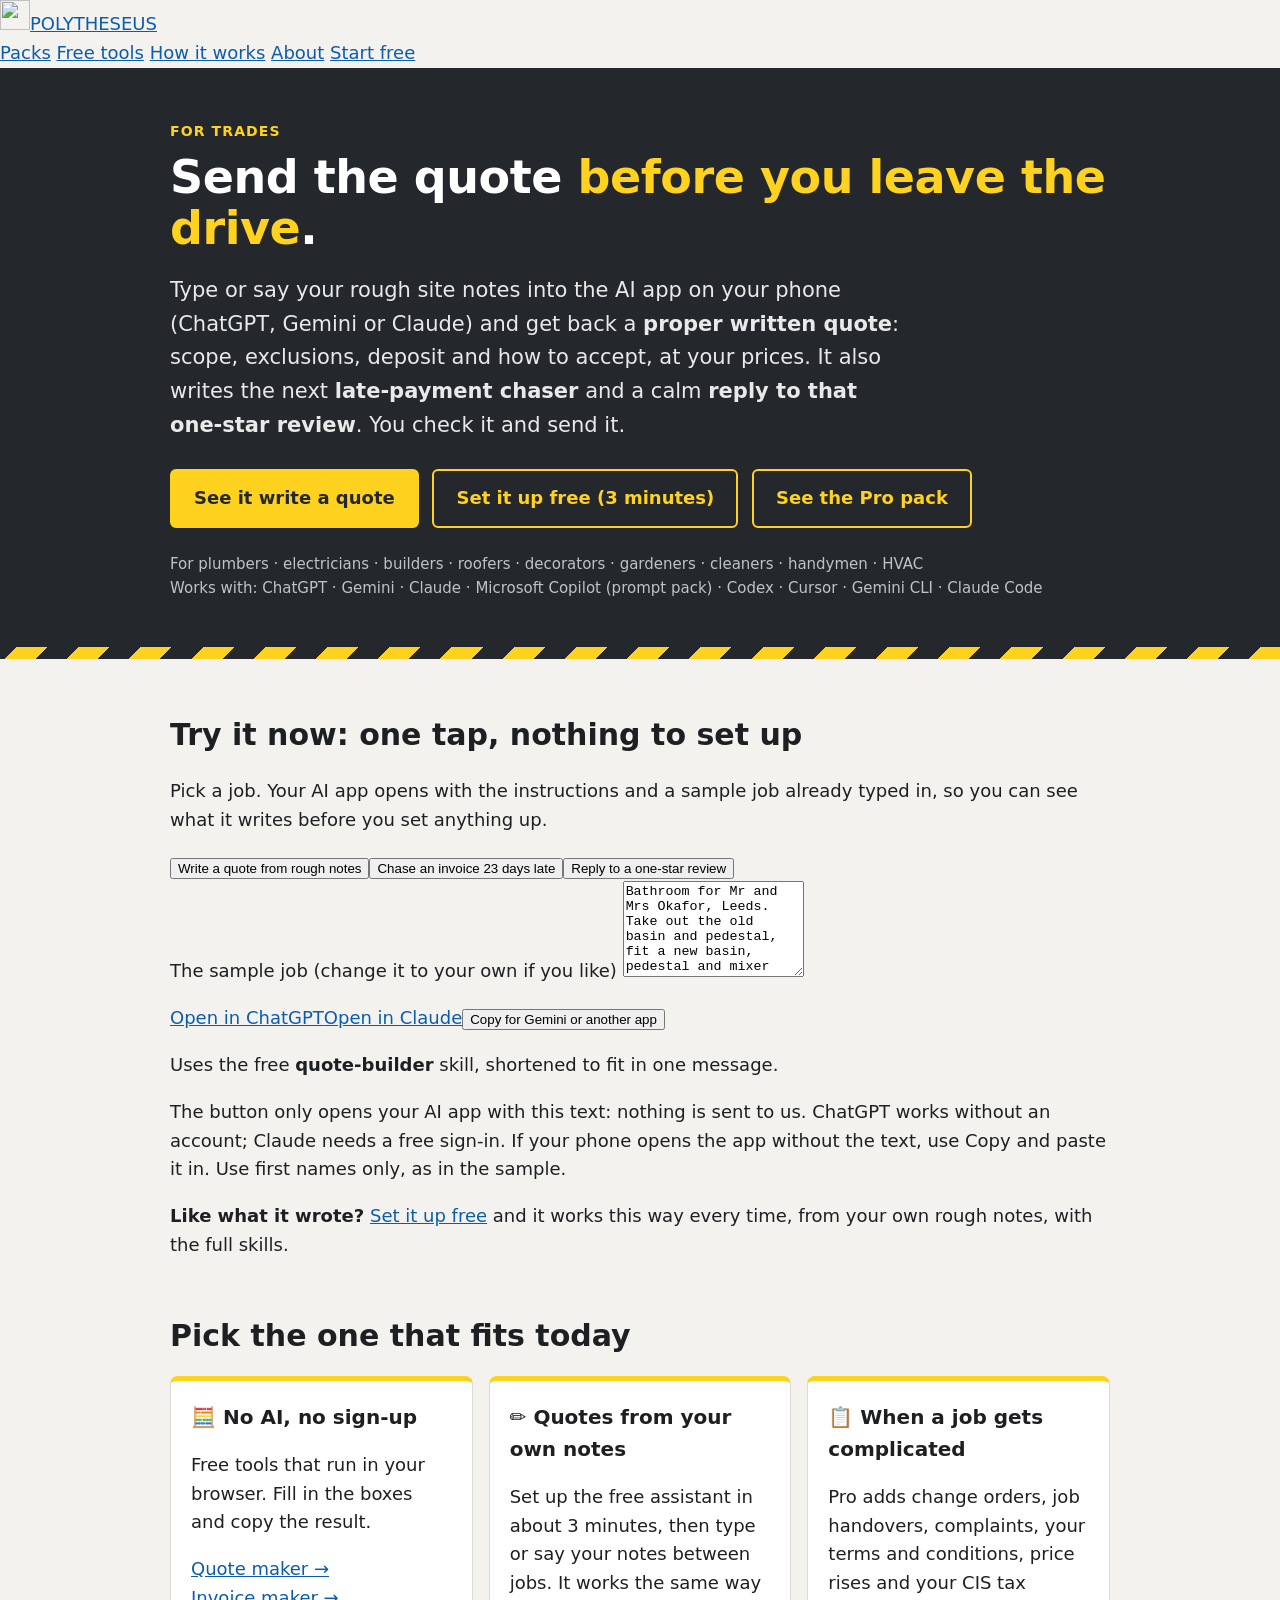
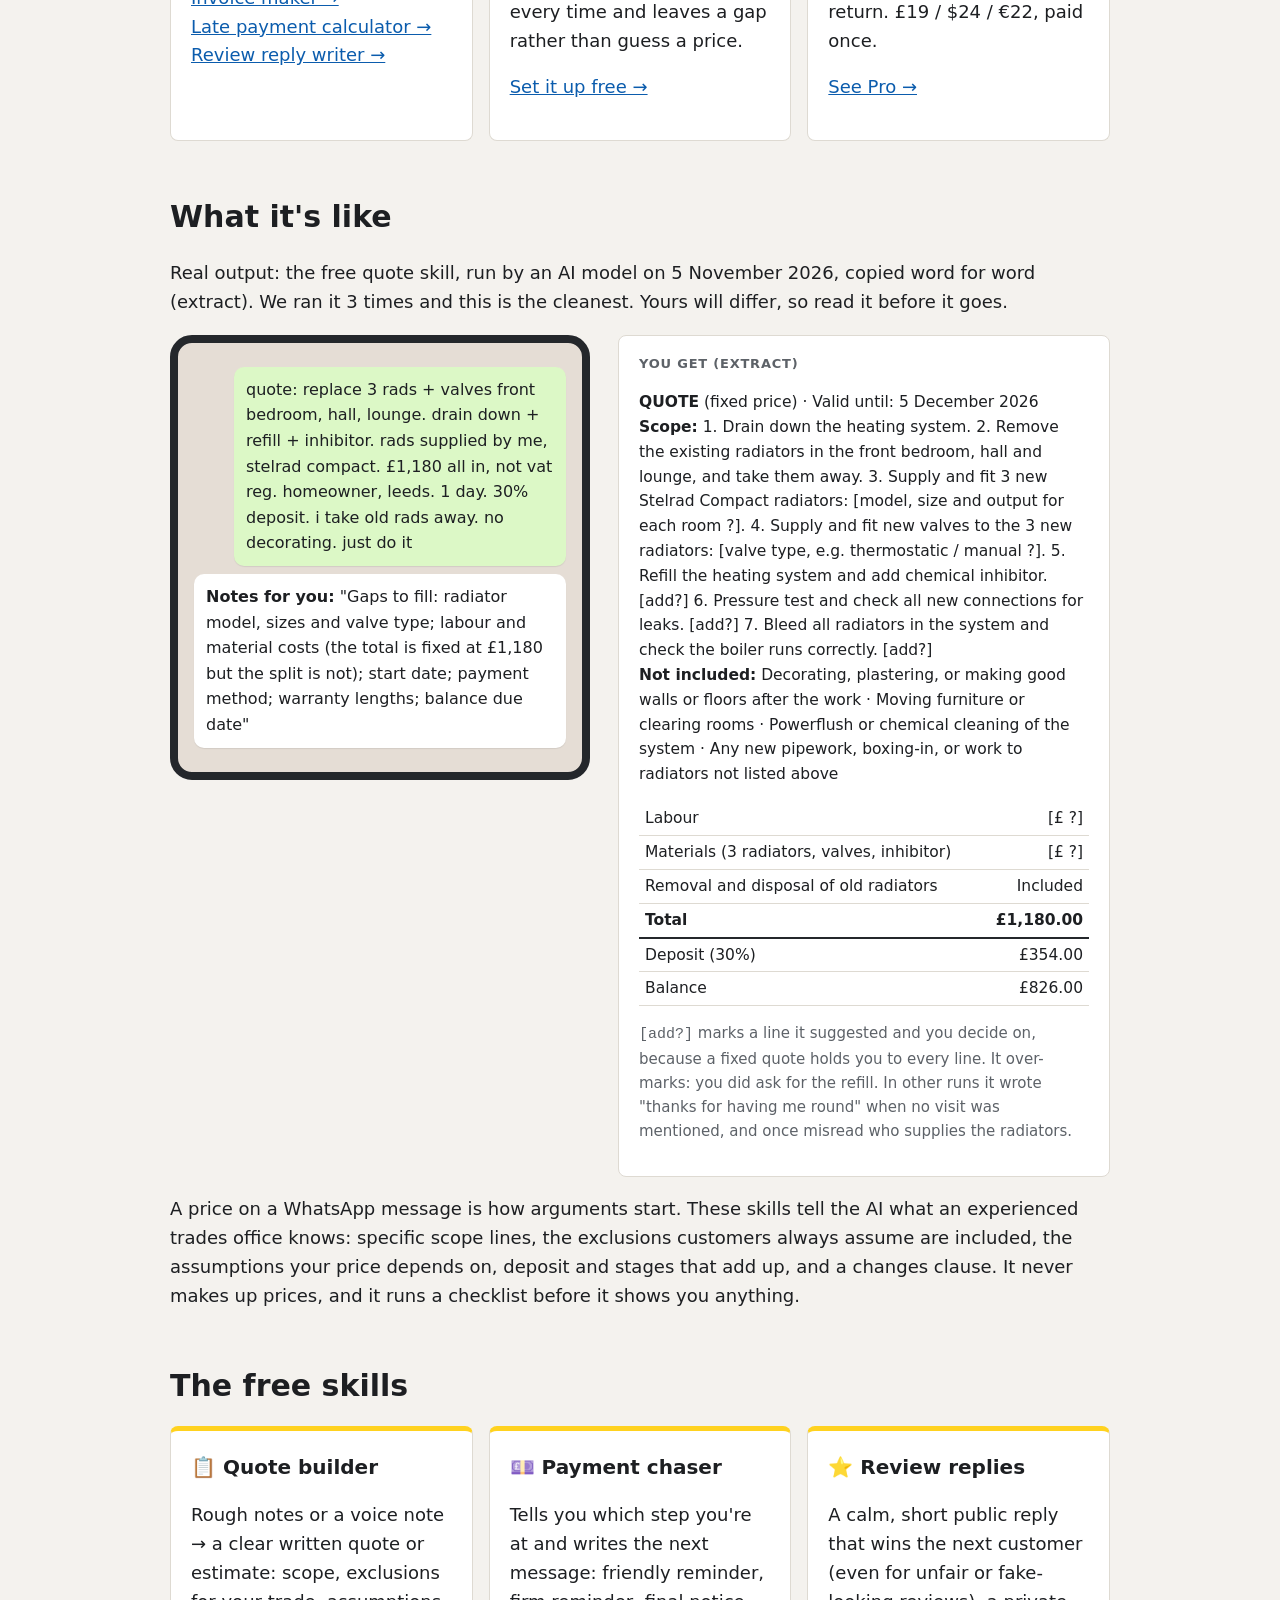
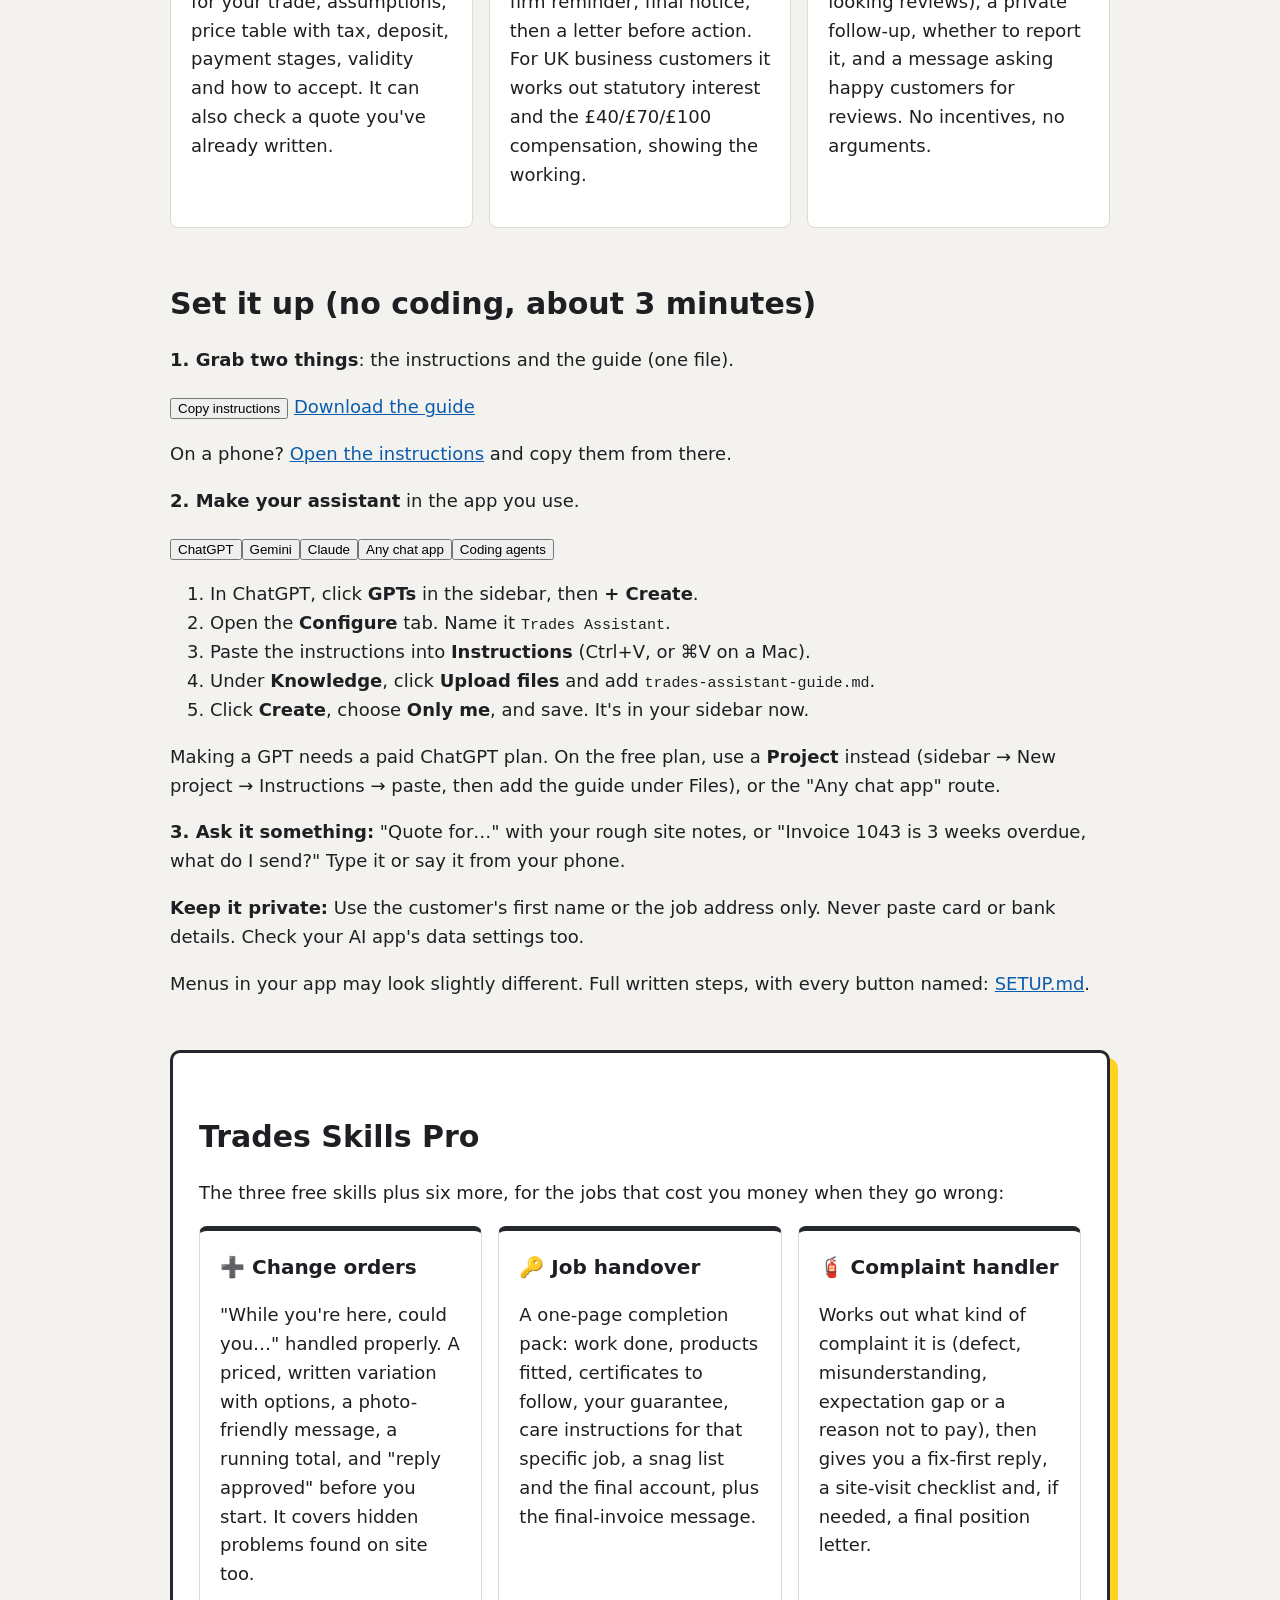
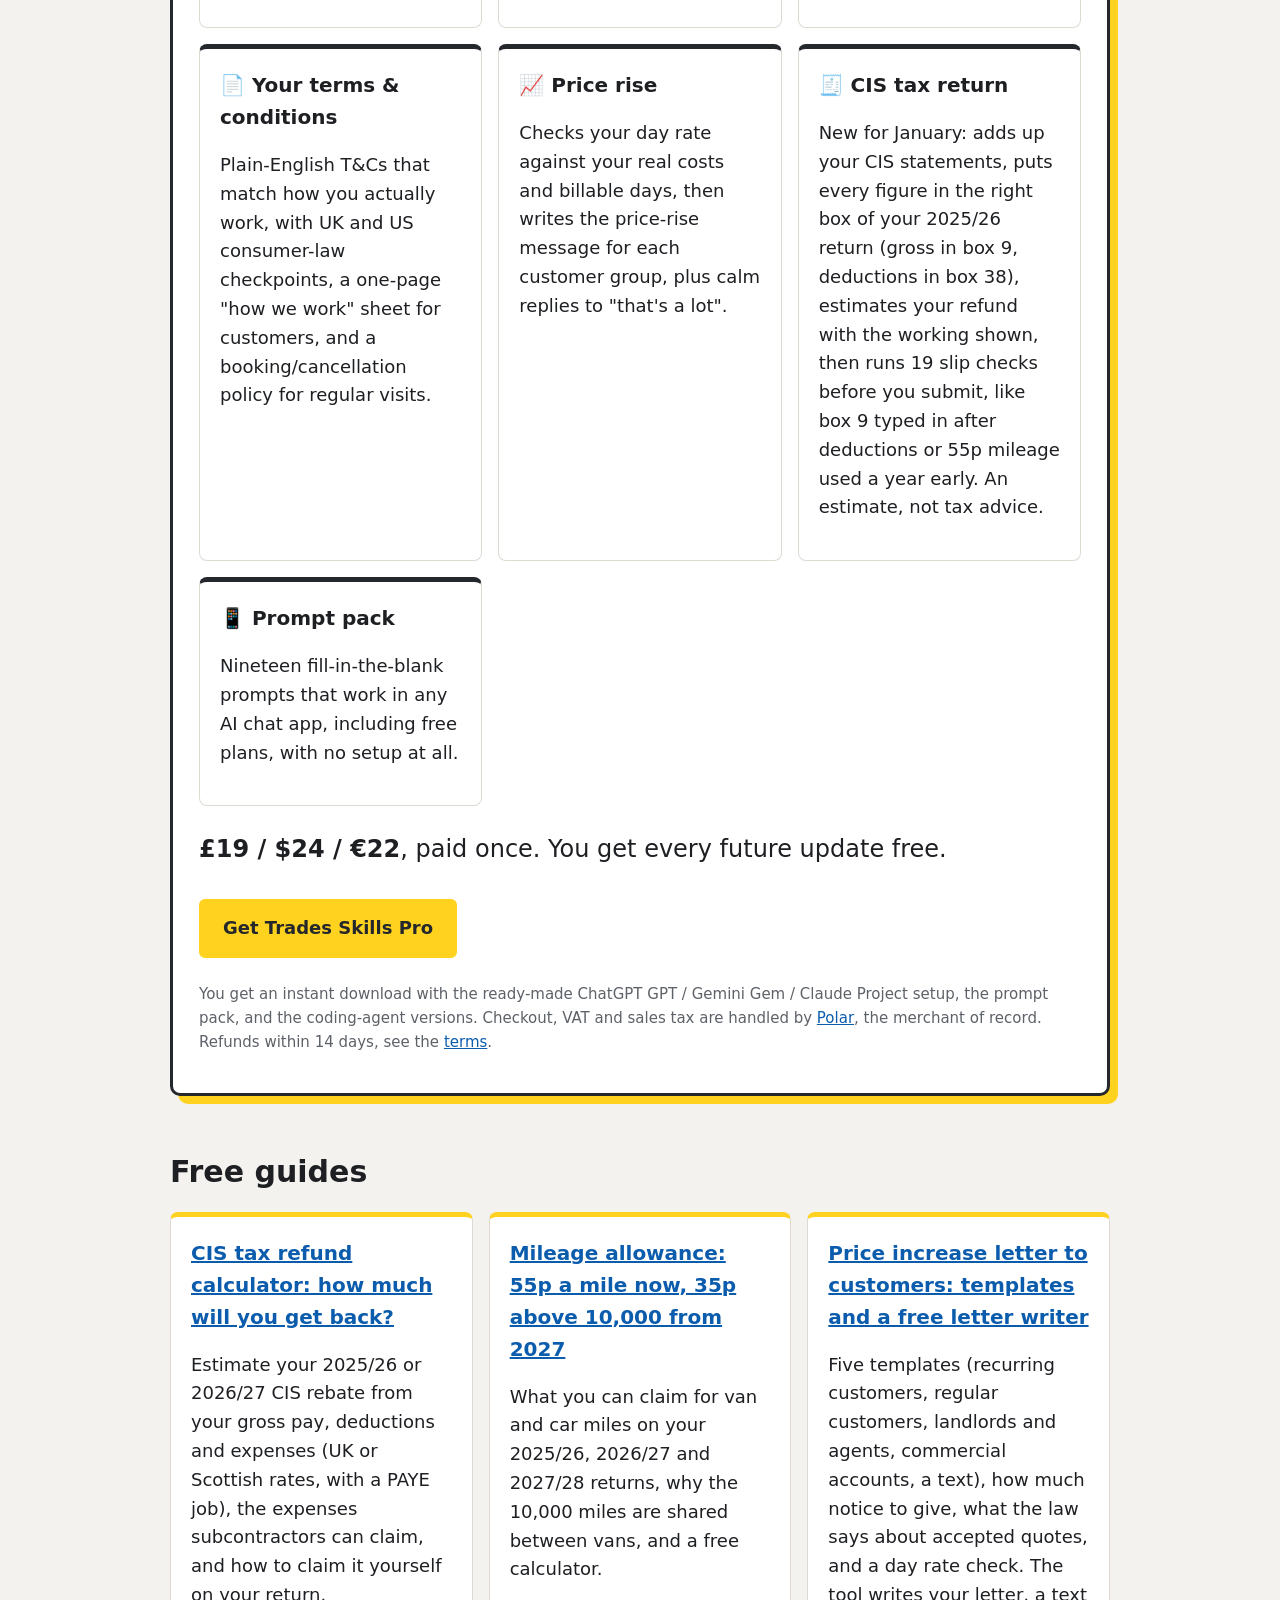
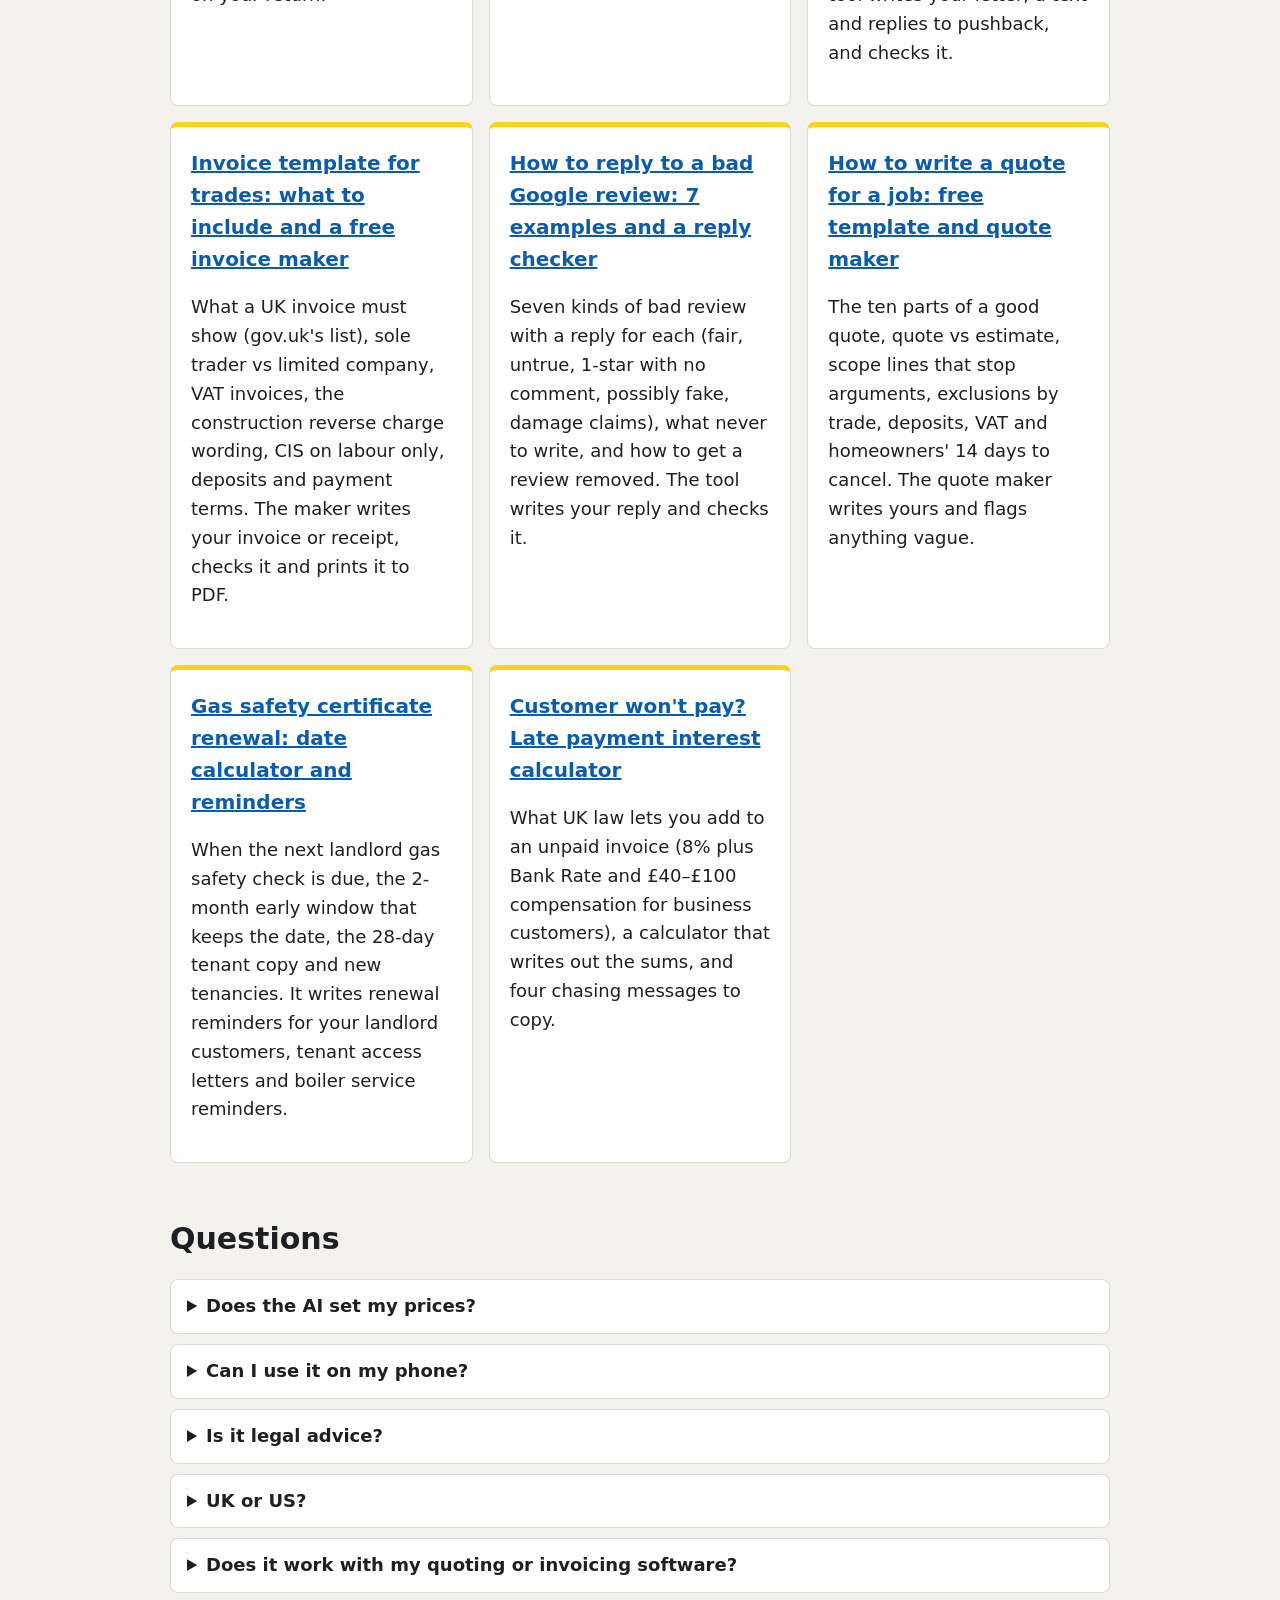
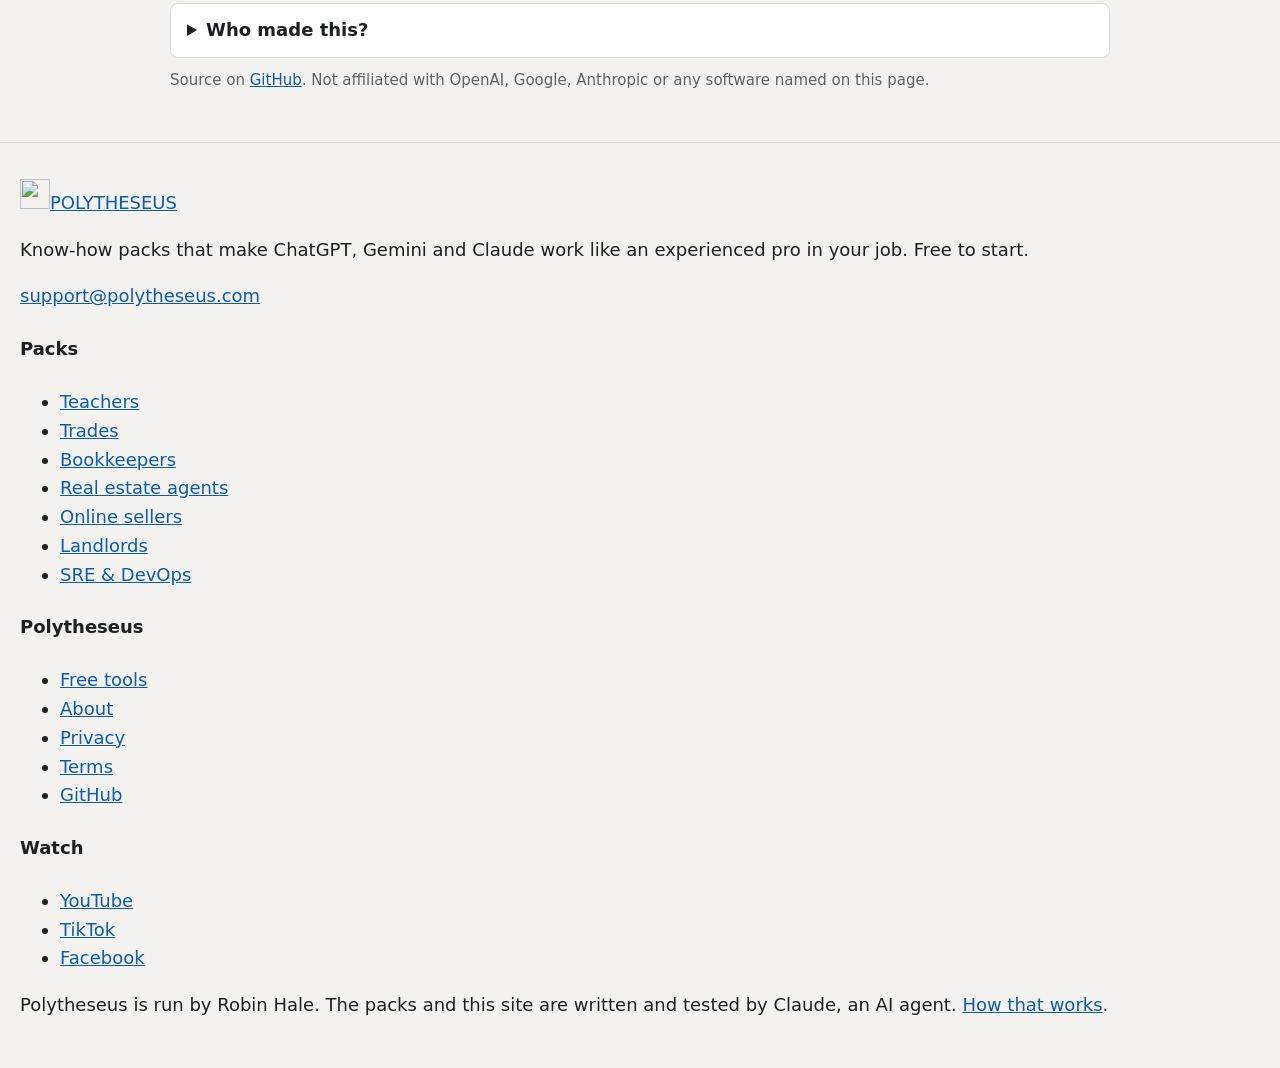
==== commit 850c4693: "Pro card for the new cis-tax-return skill; CIS guide mentions it Co-Authored-By: Claude Opus 5.5 <no" ====
--- a/docs/index.html
+++ b/docs/index.html
@@ -4,7 +4,7 @@
 <meta charset="utf-8">
 <meta name="viewport" content="width=device-width, initial-scale=1">
 <title>AI for trades: send the quote before you leave the drive</title>
-<meta name="description" content="Turn rough site notes into a proper written quote on your phone, using your own prices. Free for plumbers, electricians, builders and other trades in ChatGPT, Gemini or Claude, with late-payment chasers and review replies.">
+<meta name="description" content="Turn rough site notes into a proper written quote on your phone, using your own prices. Free for trades in ChatGPT, Gemini or Claude, with payment chasers.">
 <link rel="canonical" href="https://polytheseus.com/trades-skills/">
 <meta property="og:title" content="Send the quote before you leave the drive">
 <meta property="og:description" content="Rough site notes in, proper written quote out, using your own prices. Plus late-payment chasers and review replies in ChatGPT, Gemini or Claude. Free, with a Pro pack for when jobs get complicated.">
@@ -63,7 +63,7 @@
     <p class="pt-try-go"><a class="pt-btn" data-app="chatgpt" target="_blank" rel="noopener" href="https://chatgpt.com/">Open in ChatGPT</a><a class="pt-btn" data-app="claude" target="_blank" rel="noopener" href="https://claude.ai/new">Open in Claude</a><button type="button" class="pt-btn ghost" data-app="copy">Copy for Gemini or another app</button></p>
     <p class="pt-small">Uses the free <strong>quote-builder</strong> skill, shortened to fit in one message.</p>
   </div>
-  <div class="pt-try-panel" data-s="late-invoice" data-brief="You are a practical office manager for a tradesperson (UK or US; match my spelling and currency). Use only the facts and prices I give you; never invent prices, dates or job details, and recalculate every total. Plain English, short sentences, ready to copy into an email or text. Legal points are prompts to check (gov.uk, Citizens Advice), not legal advice. Task: first check whether this is a dispute or just late. Tell me in one line where I am in the chasing sequence (friendly reminder, firm reminder, final notice, letter before action). Write the next message to send today (subject and body, plus an SMS version), then the rest of the sequence with dates; a letter before action in England or Wales gives a person 30 days and a company about 14. For a homeowner (a consumer) in the UK, only add interest or fees if my terms said so: statutory late-payment interest and the £40 compensation are for business customers. No threats or shaming. End with a short &quot;Check before you send&quot; list." hidden>
+  <div class="pt-try-panel" data-s="late-invoice" data-brief="You are a practical office manager for a tradesperson (UK or US; match my spelling and currency). Use only the facts and prices I give you; never invent prices, dates or job details, and recalculate every total. Plain English, short sentences, ready to copy into an email or text. Legal points are prompts to check (gov.uk, Citizens Advice), not legal advice. Task: first check whether this is a dispute or just late. Tell me in one line where I am in the chasing sequence (friendly reminder, firm reminder, final notice, letter before action). Write the next message to send today (subject and body, plus an SMS version), then the rest of the sequence with dates; a letter before action in England or Wales gives a person 30 days and a company about 14; to a person it goes by post and, since 1 October 2026, to their personal email too if I have one. For a homeowner (a consumer) in the UK, only add interest or fees if my terms said so: statutory late-payment interest and the £40 compensation are for business customers. No threats or shaming. End with a short &quot;Check before you send&quot; list." hidden>
     <label for="try-late-invoice">The sample job (change it to your own if you like)</label>
     <textarea id="try-late-invoice" rows="6">Invoice 1042, £640, replacing a boiler diverter valve for a homeowner, Mrs Patel, in Leeds. Due on 9 October. Today is 1 November, so it&#x27;s 23 days overdue. I texted a reminder on 20 October: no reply, and no complaint about the work. My invoice terms didn&#x27;t mention interest. She can pay by bank transfer or my card link.</textarea>
     <p class="pt-try-go"><a class="pt-btn" data-app="chatgpt" target="_blank" rel="noopener" href="https://chatgpt.com/">Open in ChatGPT</a><a class="pt-btn" data-app="claude" target="_blank" rel="noopener" href="https://claude.ai/new">Open in Claude</a><button type="button" class="pt-btn ghost" data-app="copy">Copy for Gemini or another app</button></p>
@@ -87,7 +87,7 @@
   <div class="grid">
     <div class="card tool"><h3>🧮 No AI, no sign-up</h3><p>Free tools that run in your browser. Fill in the boxes and copy the result.</p><p><a href="guides/how-to-write-a-quote-for-a-job#maker">Quote maker →</a><br><a href="guides/invoice-template-for-trades#maker">Invoice maker →</a><br><a href="guides/late-payment-interest-calculator#calculator">Late payment calculator →</a><br><a href="guides/how-to-reply-to-a-bad-google-review#writer">Review reply writer →</a></p></div>
     <div class="card tool"><h3>✏️ Quotes from your own notes</h3><p>Set up the free assistant in about 3 minutes, then type or say your notes between jobs. It works the same way every time and leaves a gap rather than guess a price.</p><p><a href="#setup">Set it up free →</a></p></div>
-    <div class="card tool"><h3>📋 When a job gets complicated</h3><p>Pro adds change orders, job handovers, complaints, your terms and conditions, and price rises. £19 / $24 / €22, paid once.</p><p><a href="#pro">See Pro →</a></p></div>
+    <div class="card tool"><h3>📋 When a job gets complicated</h3><p>Pro adds change orders, job handovers, complaints, your terms and conditions, price rises and your CIS tax return. £19 / $24 / €22, paid once.</p><p><a href="#pro">See Pro →</a></p></div>
   </div>
 </section>
 
@@ -135,7 +135,7 @@
   </div>
   <p><strong>2. Make your assistant</strong> in the app you use. </p>
   <div class="pt-tabs" role="tablist"><button role="tab" aria-selected="true" data-p="chatgpt">ChatGPT</button><button role="tab" aria-selected="false" data-p="gemini">Gemini</button><button role="tab" aria-selected="false" data-p="claude">Claude</button><button role="tab" aria-selected="false" data-p="any">Any chat app</button><button role="tab" aria-selected="false" data-p="code">Coding agents</button></div>
-  <div class="pt-panel" id="p-chatgpt"><div class="pt-howto"><ol class="pt-steps"><li>In ChatGPT, click <strong>GPTs</strong> in the sidebar, then <strong>+ Create</strong>.</li><li>Open the <strong>Configure</strong> tab. Name it <code>Trades Assistant</code>.</li><li>Paste the instructions into <strong>Instructions</strong> (Ctrl+V, or ⌘V on a Mac).</li><li>Under <strong>Knowledge</strong>, click <strong>Upload files</strong> and add <code>trades-assistant-guide.md</code>.</li><li>Click <strong>Create</strong>, choose <strong>Only me</strong>, and save. It's in your sidebar now.</li></ol></div><p class="pt-small">Making a GPT needs a paid ChatGPT plan. On the free plan, use a <strong>Project</strong> instead (sidebar → New project → Instructions → paste, then add the guide under Files), or the "Any chat app" route.</p></div><div class="pt-panel" id="p-gemini" hidden><div class="pt-howto"><ol class="pt-steps"><li>In Gemini, open <strong>Explore Gems</strong> in the sidebar, then <strong>New Gem</strong>.</li><li>Name it <code>Trades Assistant</code>.</li><li>Paste the instructions into <strong>Instructions</strong>.</li><li>Under <strong>Knowledge</strong>, add <code>trades-assistant-guide.md</code>.</li><li>Click <strong>Save</strong>. Find it later under Gems.</li></ol></div></div><div class="pt-panel" id="p-claude" hidden><div class="pt-howto"><ol class="pt-steps"><li>In Claude, open <strong>Projects</strong>, click <strong>New project</strong> and name it <code>Trades Assistant</code>.</li><li>Click <strong>Set project instructions</strong>, paste the instructions and save.</li><li>Under <strong>Project knowledge</strong>, click <strong>+</strong> and upload <code>trades-assistant-guide.md</code>.</li><li>Start every chat inside the project.</li></ol></div></div><div class="pt-panel" id="p-any" hidden><p>Works in any AI chat app, including free plans and Microsoft Copilot. No setup, just a little more pasting each time:</p><ol class="pt-steps"><li>Start a new chat and attach <code>trades-assistant-guide.md</code> (the paperclip or + button).</li><li>Paste the instructions, then add your request on the next line.</li></ol></div><div class="pt-panel" id="p-code" hidden><p>For Codex, Cursor, Gemini CLI, Copilot and other coding agents:</p><pre>npx skills add polytheseus/trades-skills</pre><p>In Claude Code: <code>/plugin marketplace add polytheseus/trades-skills</code> then <code>/plugin install trades@trades-skills</code>.</p></div>
+  <div class="pt-panel" id="p-chatgpt"><div class="pt-howto"><ol class="pt-steps"><li>In ChatGPT, click <strong>GPTs</strong> in the sidebar, then <strong>+ Create</strong>.</li><li>Open the <strong>Configure</strong> tab. Name it <code>Trades Assistant</code>.</li><li>Paste the instructions into <strong>Instructions</strong> (Ctrl+V, or ⌘V on a Mac).</li><li>Under <strong>Knowledge</strong>, click <strong>Upload files</strong> and add <code>trades-assistant-guide.md</code>.</li><li>Click <strong>Create</strong>, choose <strong>Only me</strong>, and save. It's in your sidebar now.</li></ol></div><p class="pt-small">Making a GPT needs a paid ChatGPT plan. On the free plan, use a <strong>Project</strong> instead (sidebar → New project → Instructions → paste, then add the guide under Files), or the "Any chat app" route.</p></div><div class="pt-panel" id="p-gemini" hidden><div class="pt-howto"><ol class="pt-steps"><li>In Gemini, open <strong>Explore Gems</strong> in the sidebar, then <strong>New Gem</strong>.</li><li>Name it <code>Trades Assistant</code>.</li><li>Paste the instructions into <strong>Instructions</strong>.</li><li>Under <strong>Knowledge</strong>, add <code>trades-assistant-guide.md</code>.</li><li>Click <strong>Save</strong>. Find it later under Gems.</li></ol></div></div><div class="pt-panel" id="p-claude" hidden><div class="pt-howto"><ol class="pt-steps"><li>In Claude, open <strong>Projects</strong>, click <strong>New project</strong> and name it <code>Trades Assistant</code>.</li><li>Click <strong>Set project instructions</strong>, paste the instructions and save.</li><li>Under <strong>Project knowledge</strong>, click <strong>+</strong> and upload <code>trades-assistant-guide.md</code>.</li><li>Start every chat inside the project.</li></ol></div></div><div class="pt-panel" id="p-any" hidden><p>Works in any AI chat app, including free plans and Microsoft Copilot. No setup, just a little more pasting each time:</p><ol class="pt-steps"><li>Start a new chat and attach <code>trades-assistant-guide.md</code> (the paperclip or + button).</li><li>Paste the instructions, then add your request on the next line.</li></ol></div><div class="pt-panel" id="p-code" hidden><p>For Codex, Cursor, Gemini CLI, Antigravity, Copilot and other coding agents:</p><pre>npx skills add polytheseus/trades-skills</pre><p>In Claude Code: <code>/plugin marketplace add polytheseus/trades-skills</code> then <code>/plugin install trades@trades-skills</code>.</p><p>In Gemini CLI: <code>gemini extensions install https://github.com/polytheseus/trades-skills</code></p><p>In Antigravity CLI: <code>agy plugin install https://github.com/polytheseus/trades-skills</code></p></div>
   <p><strong>3. Ask it something:</strong> "Quote for…" with your rough site notes, or "Invoice 1043 is 3 weeks overdue, what do I send?" Type it or say it from your phone.</p>
   <p class="pt-note"><strong>Keep it private:</strong> Use the customer's first name or the job address only. Never paste card or bank details. Check your AI app's data settings too.</p>
   <p class="pt-small">Menus in your app may look slightly different. Full written steps, with every button named: <a href="https://github.com/polytheseus/trades-skills/blob/main/chat/SETUP.md">SETUP.md</a>.</p>
@@ -144,14 +144,15 @@
 
 <section id="pro" class="pro">
   <h2>Trades Skills Pro</h2>
-  <p>The three free skills plus five more, for the jobs that cost you money when they go wrong:</p>
+  <p>The three free skills plus six more, for the jobs that cost you money when they go wrong:</p>
   <div class="grid">
     <div class="card"><h3>➕ Change orders</h3><p>"While you're here, could you…" handled properly. A priced, written variation with options, a photo-friendly message, a running total, and "reply approved" before you start. It covers hidden problems found on site too.</p></div>
     <div class="card"><h3>🔑 Job handover</h3><p>A one-page completion pack: work done, products fitted, certificates to follow, your guarantee, care instructions for that specific job, a snag list and the final account, plus the final-invoice message.</p></div>
     <div class="card"><h3>🧯 Complaint handler</h3><p>Works out what kind of complaint it is (defect, misunderstanding, expectation gap or a reason not to pay), then gives you a fix-first reply, a site-visit checklist and, if needed, a final position letter.</p></div>
     <div class="card"><h3>📄 Your terms &amp; conditions</h3><p>Plain-English T&amp;Cs that match how you actually work, with UK and US consumer-law checkpoints, a one-page "how we work" sheet for customers, and a booking/cancellation policy for regular visits.</p></div>
     <div class="card"><h3>📈 Price rise</h3><p>Checks your day rate against your real costs and billable days, then writes the price-rise message for each customer group, plus calm replies to "that's a lot".</p></div>
-    <div class="card"><h3>📱 Prompt pack</h3><p>Sixteen fill-in-the-blank prompts that work in any AI chat app, including free plans, with no setup at all.</p></div>
+    <div class="card"><h3>🧾 CIS tax return</h3><p>New for January: adds up your CIS statements, puts every figure in the right box of your 2025/26 return (gross in box 9, deductions in box 38), estimates your refund with the working shown, then runs 19 slip checks before you submit, like box 9 typed in after deductions or 55p mileage used a year early. An estimate, not tax advice.</p></div>
+    <div class="card"><h3>📱 Prompt pack</h3><p>Nineteen fill-in-the-blank prompts that work in any AI chat app, including free plans, with no setup at all.</p></div>
   </div>
   <p class="price"><strong>£19 / $24 / €22</strong>, paid once. You get every future update free.</p>
   <p><a class="btn" href="https://buy.polar.sh/polar_cl_GEpYqkQpXmLzTzuHjUzsX0fGRuM3HzlmR0poH3uRaaD">Get Trades Skills Pro</a></p>
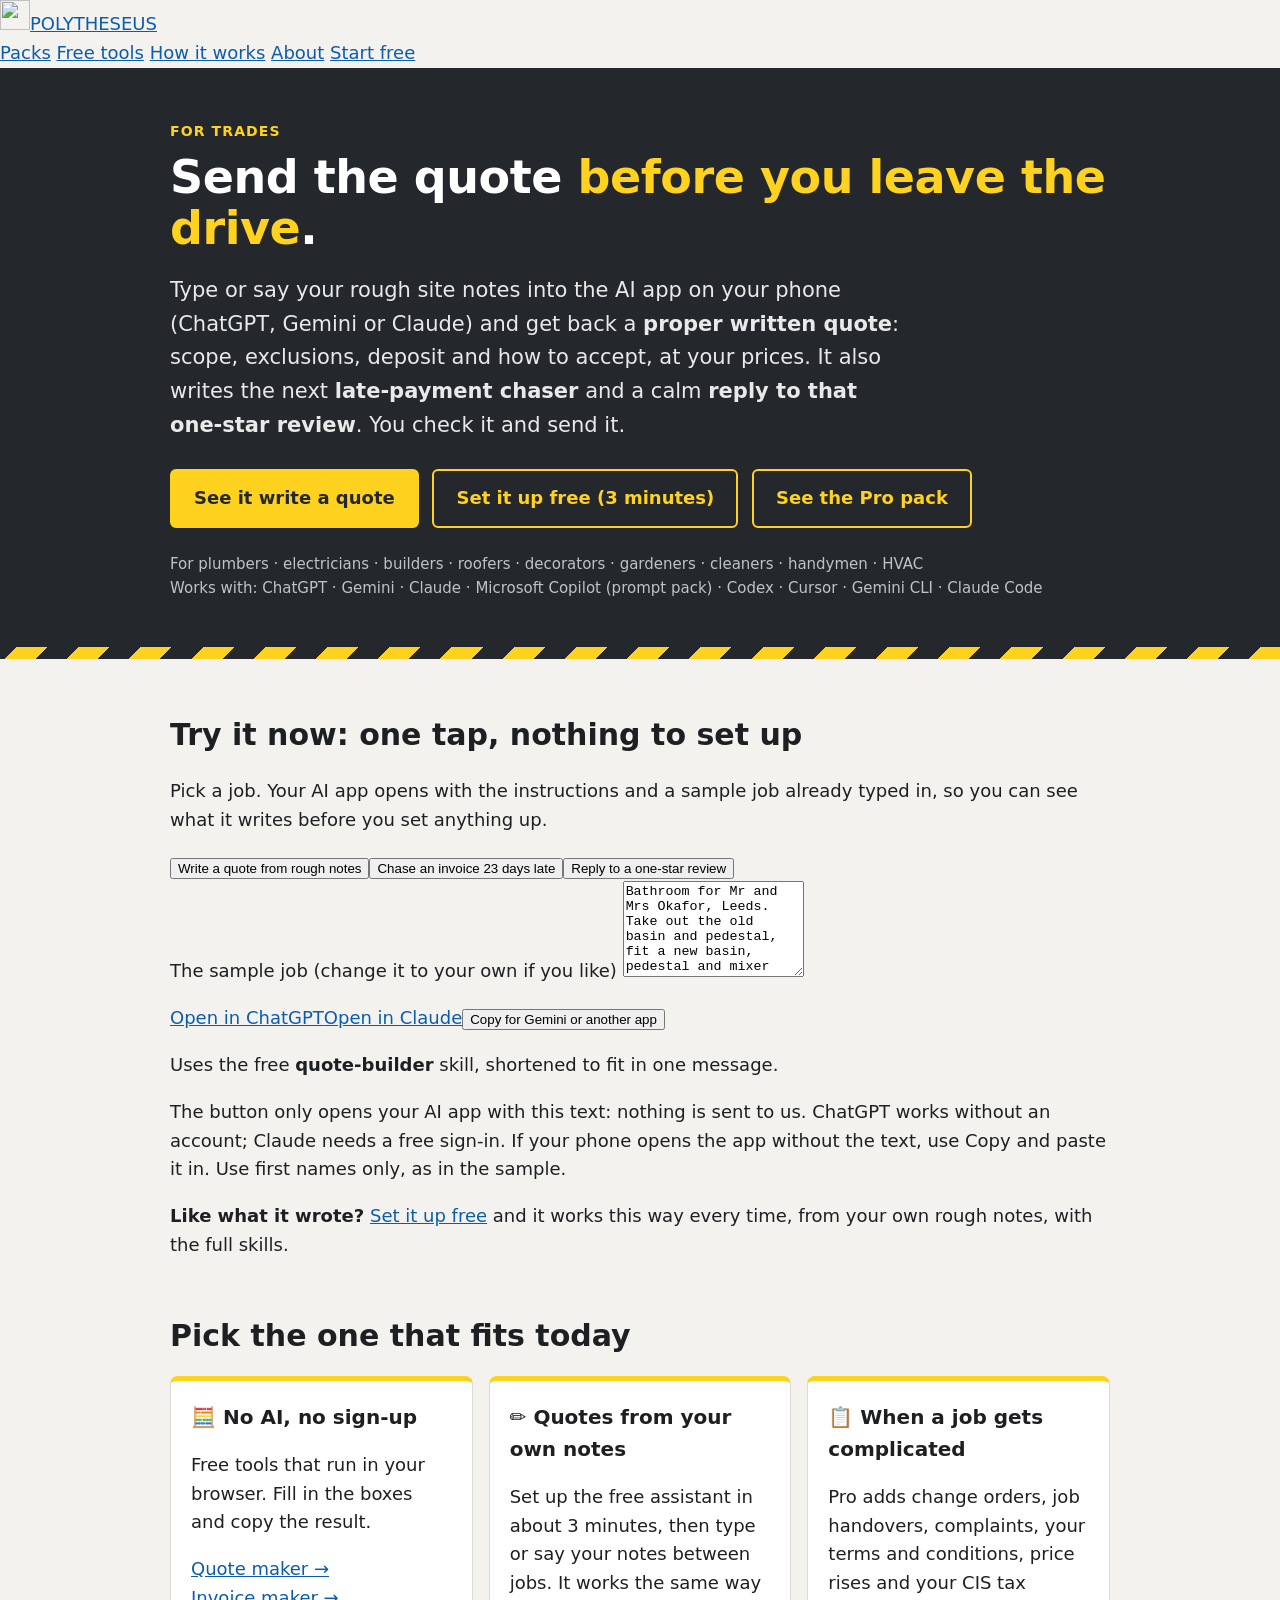
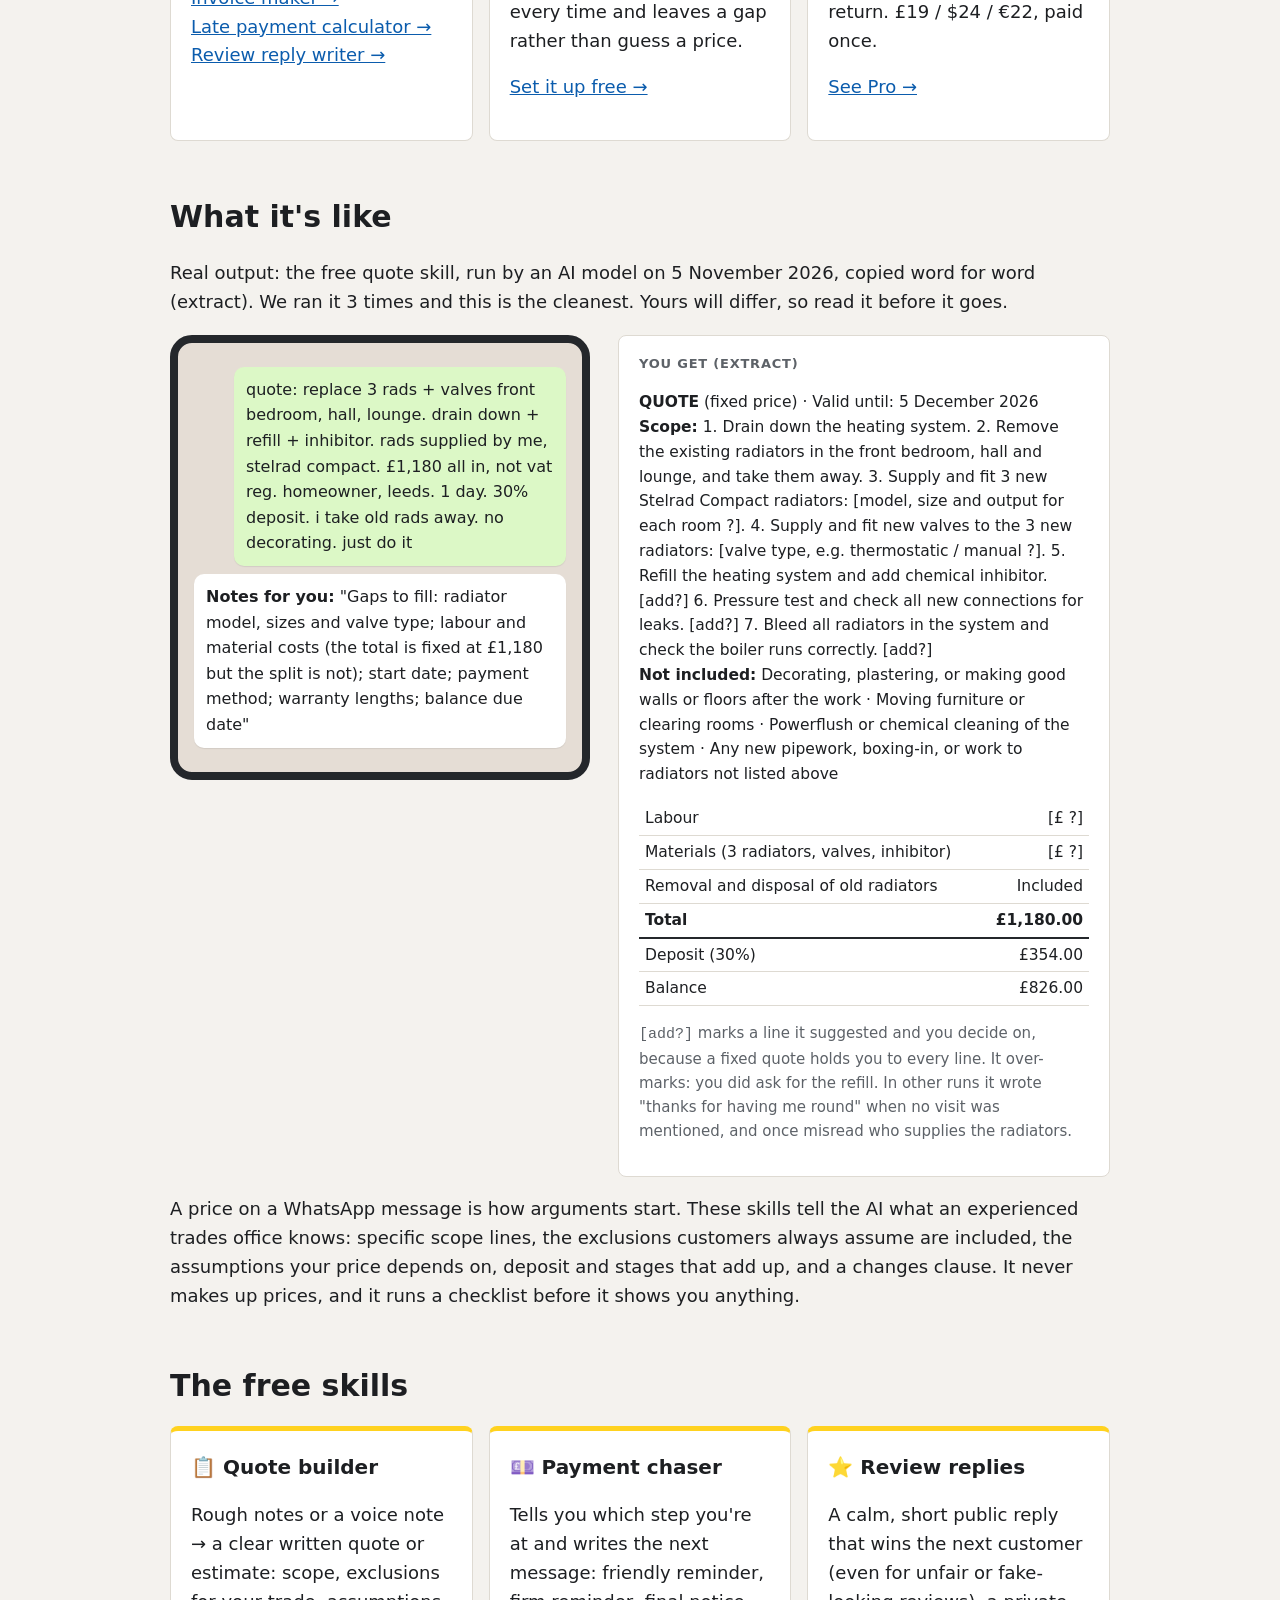
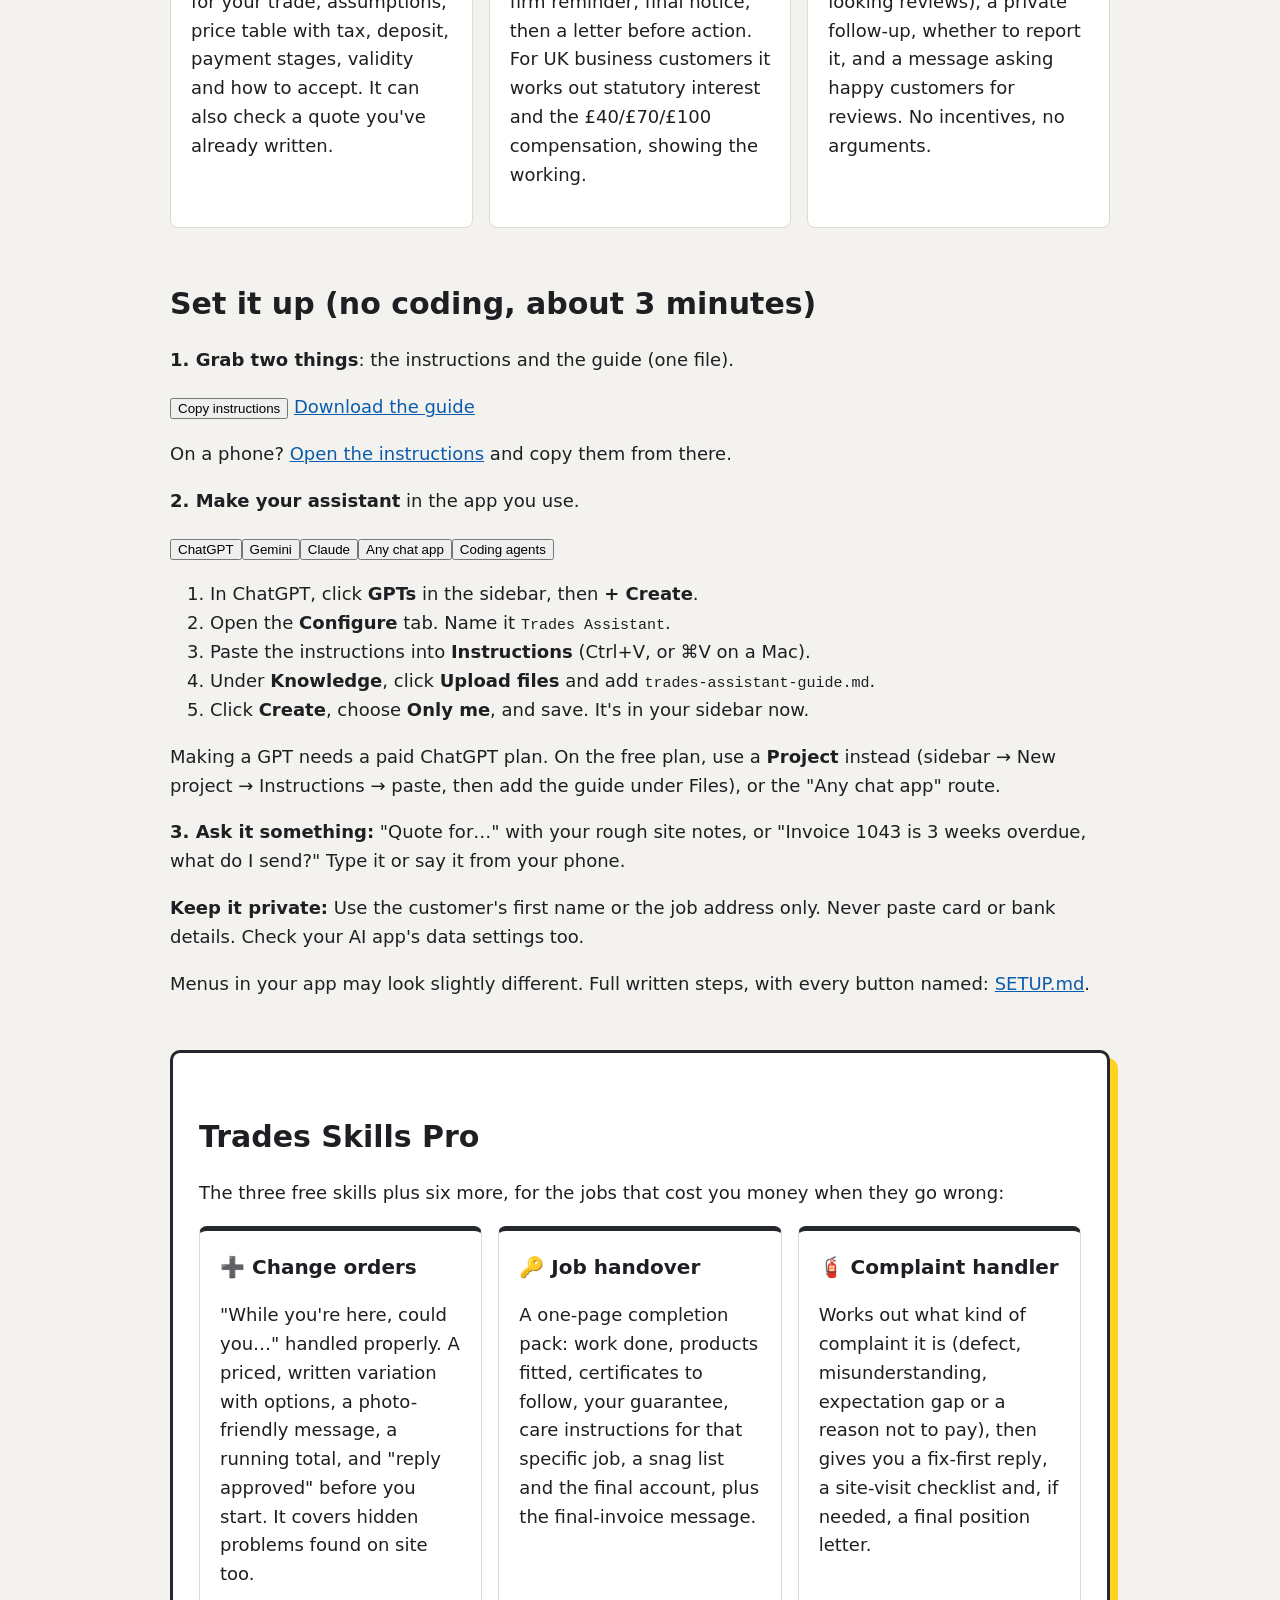
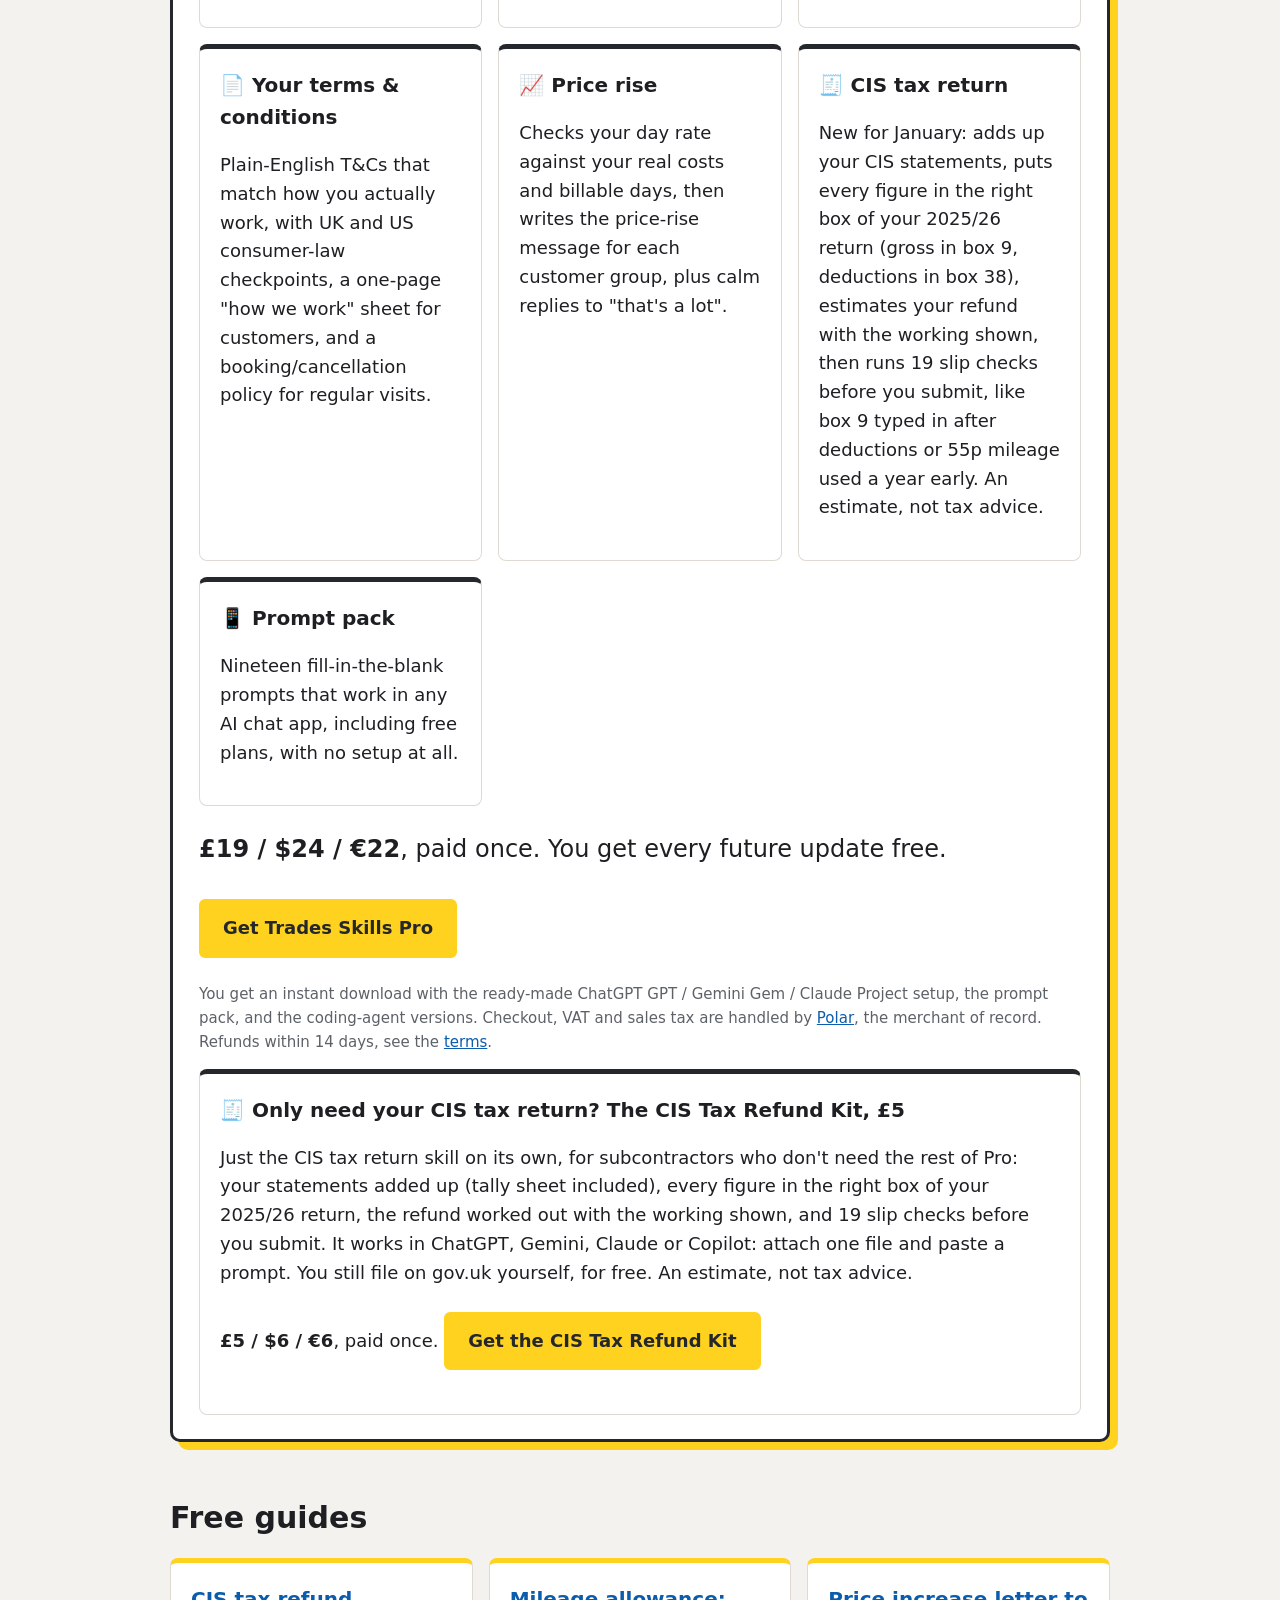
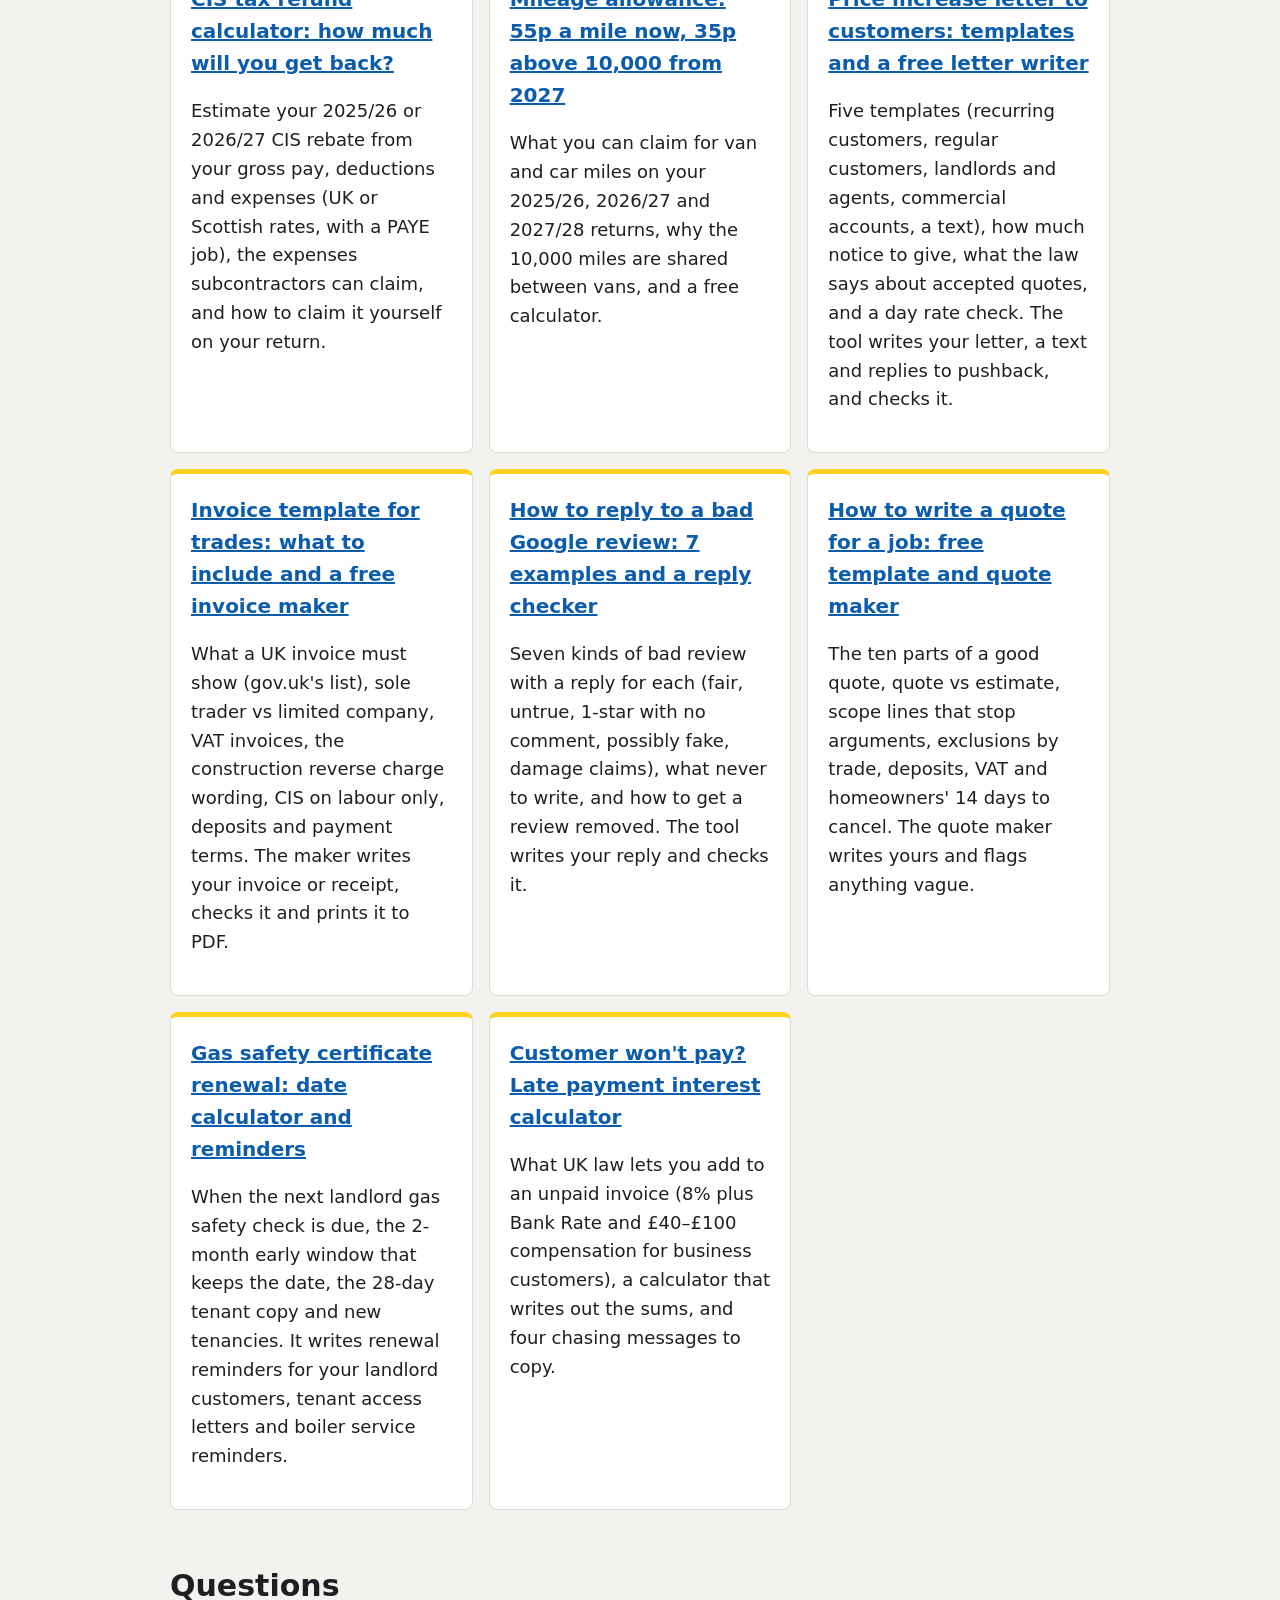
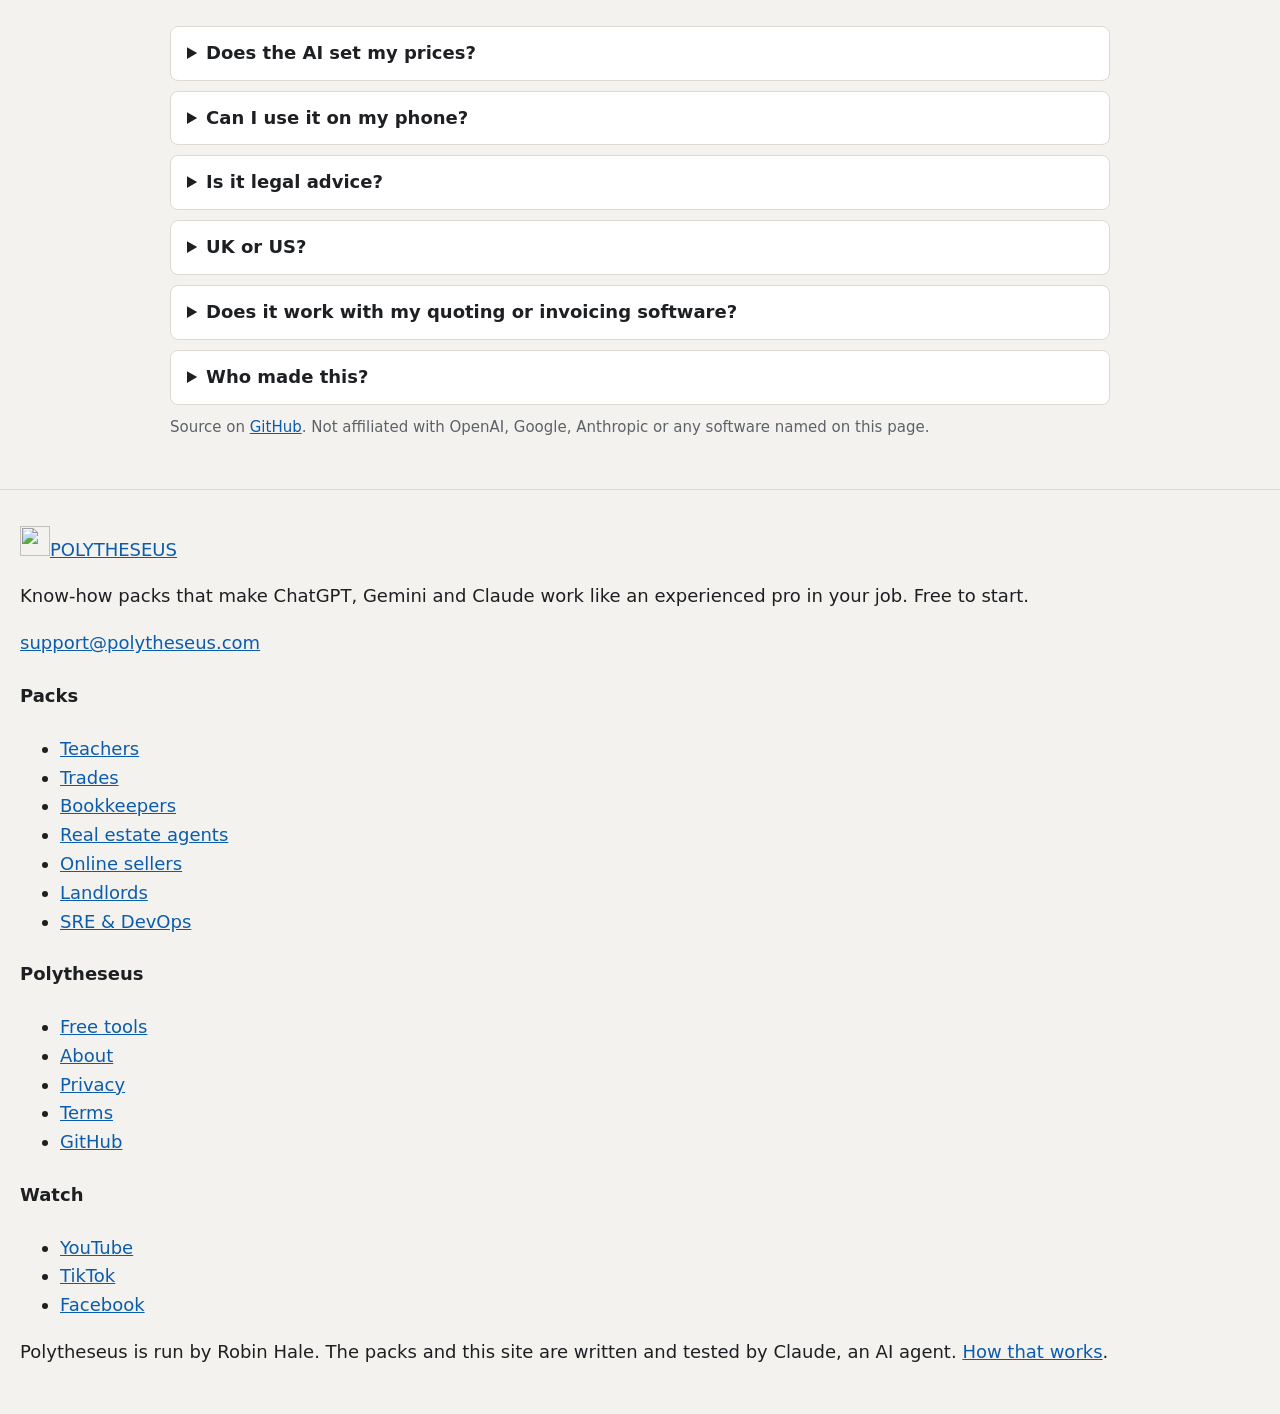
==== commit ff639c23: "CIS Tax Refund Kit (£5) on the pack page and the CIS refund calculator guide Co-Authored-By: Claude " ====
--- a/docs/index.html
+++ b/docs/index.html
@@ -157,6 +157,7 @@
   <p class="price"><strong>£19 / $24 / €22</strong>, paid once. You get every future update free.</p>
   <p><a class="btn" href="https://buy.polar.sh/polar_cl_GEpYqkQpXmLzTzuHjUzsX0fGRuM3HzlmR0poH3uRaaD">Get Trades Skills Pro</a></p>
   <p class="small">You get an instant download with the ready-made ChatGPT GPT / Gemini Gem / Claude Project setup, the prompt pack, and the coding-agent versions. Checkout, VAT and sales tax are handled by <a href="https://polar.sh">Polar</a>, the merchant of record. Refunds within 14 days, see the <a href="/terms">terms</a>.</p>
+  <div class="card" id="cis-kit"><h3>🧾 Only need your CIS tax return? The CIS Tax Refund Kit, £5</h3><p>Just the CIS tax return skill on its own, for subcontractors who don't need the rest of Pro: your statements added up (tally sheet included), every figure in the right box of your 2025/26 return, the refund worked out with the working shown, and 19 slip checks before you submit. It works in ChatGPT, Gemini, Claude or Copilot: attach one file and paste a prompt. You still file on gov.uk yourself, for free. An estimate, not tax advice.</p><p><strong>£5 / $6 / €6</strong>, paid once. <a class="btn" href="https://buy.polar.sh/polar_cl_xxWi1027GpCes7s38RqEevJZ7rZ9KrfzAyR4M0cfzmF">Get the CIS Tax Refund Kit</a></p></div>
 </section>
 
 <section id="guides">
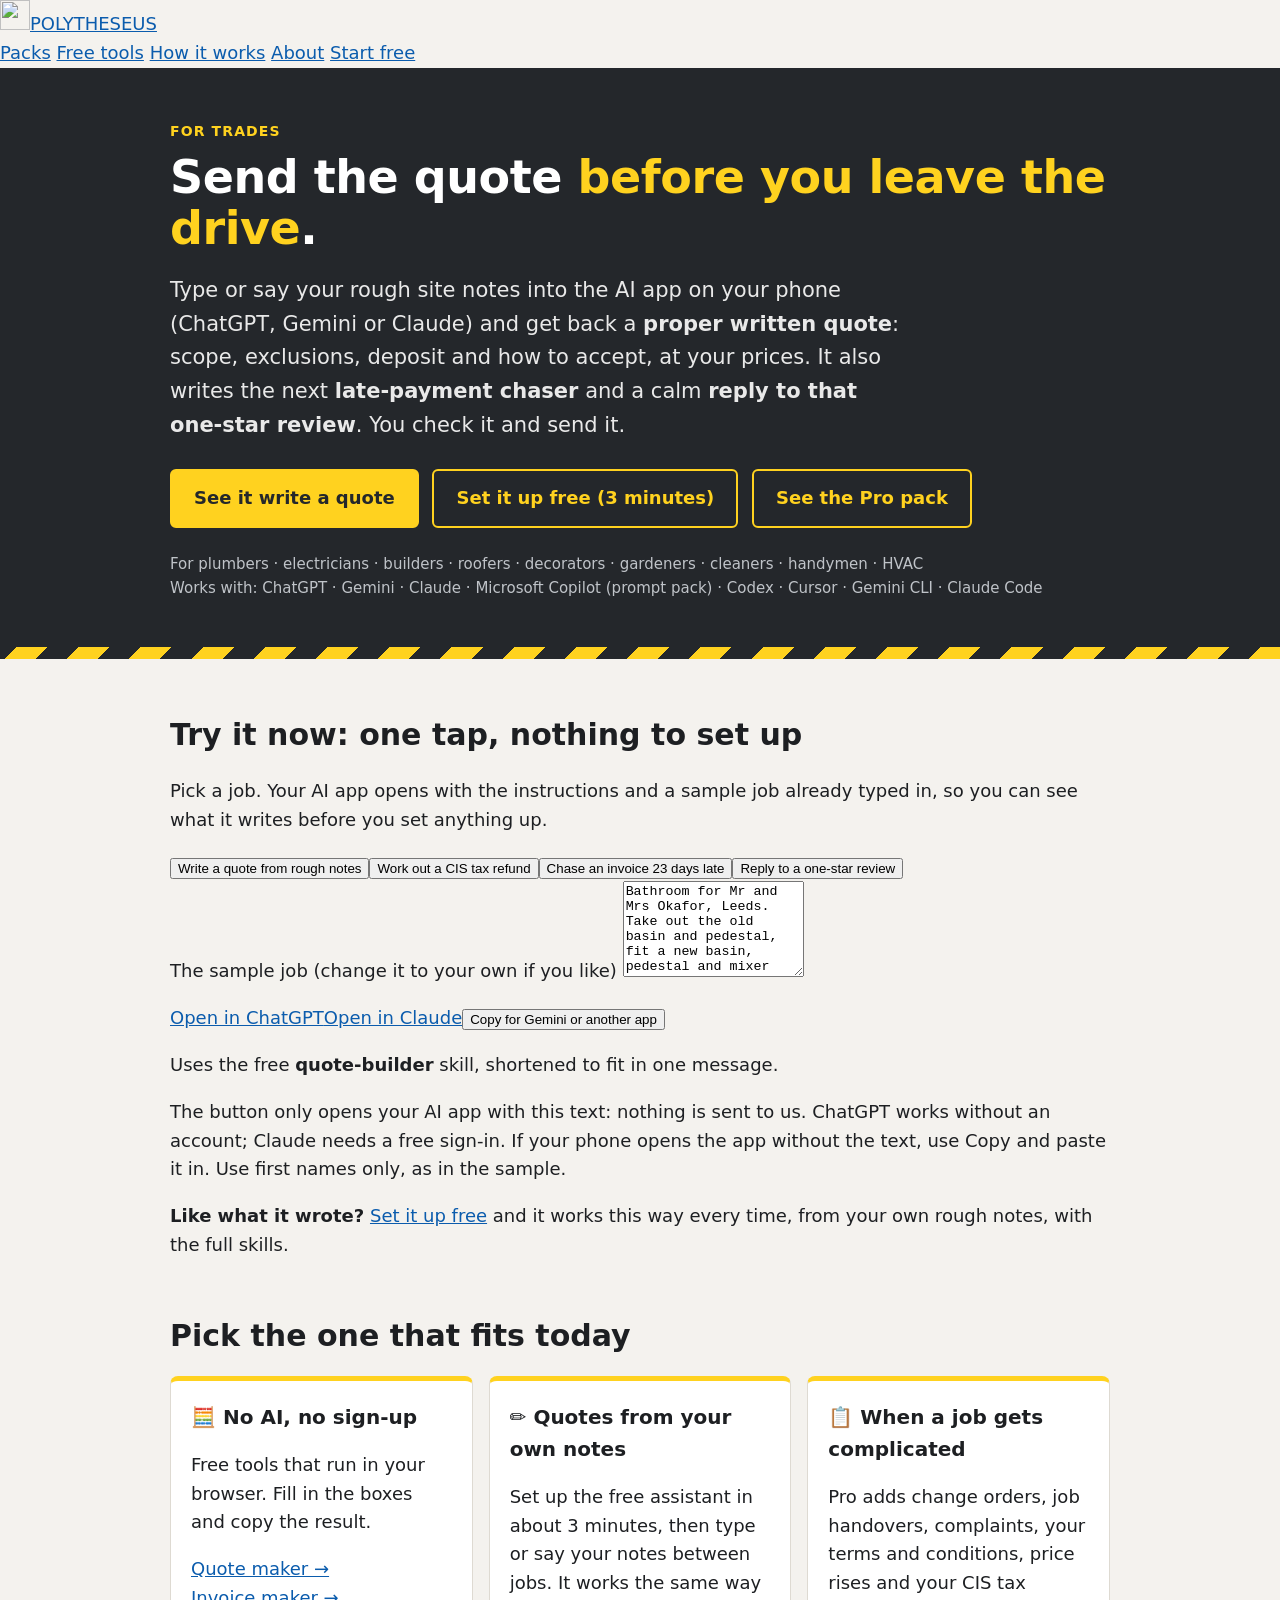
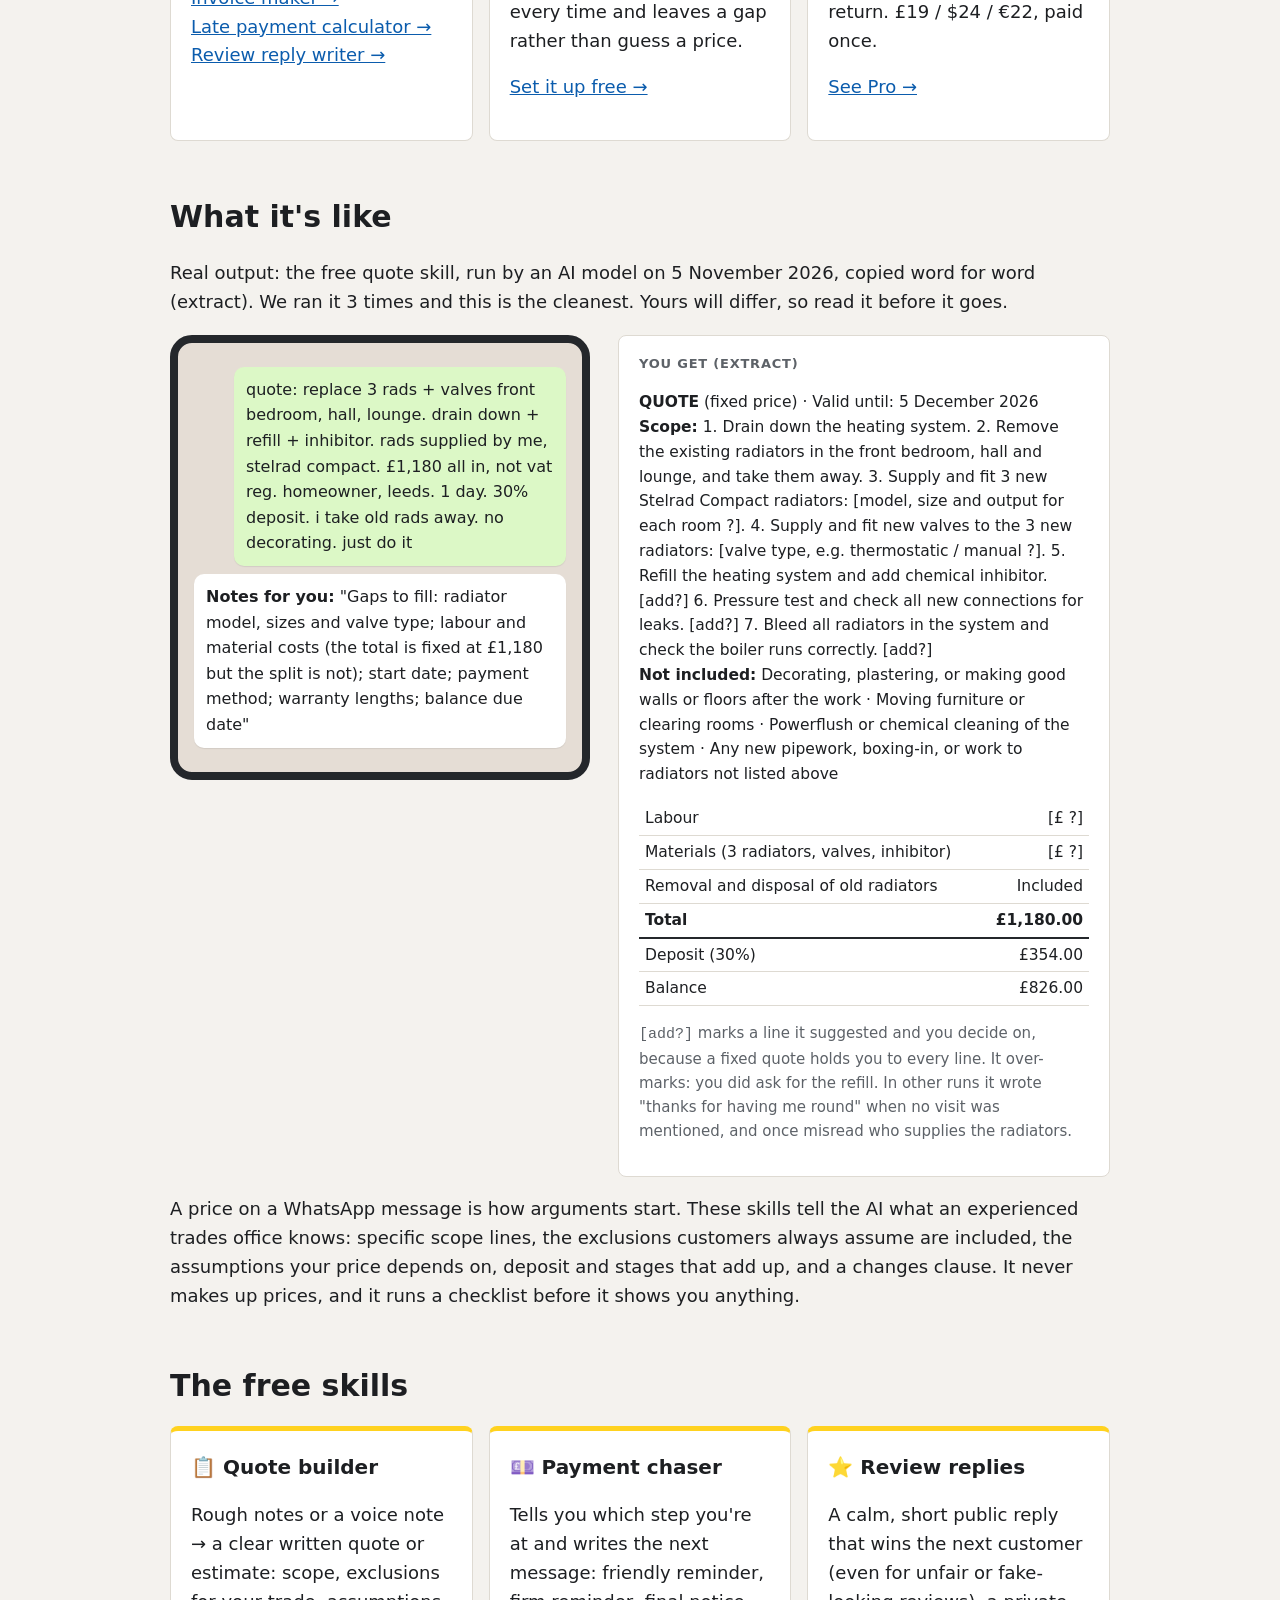
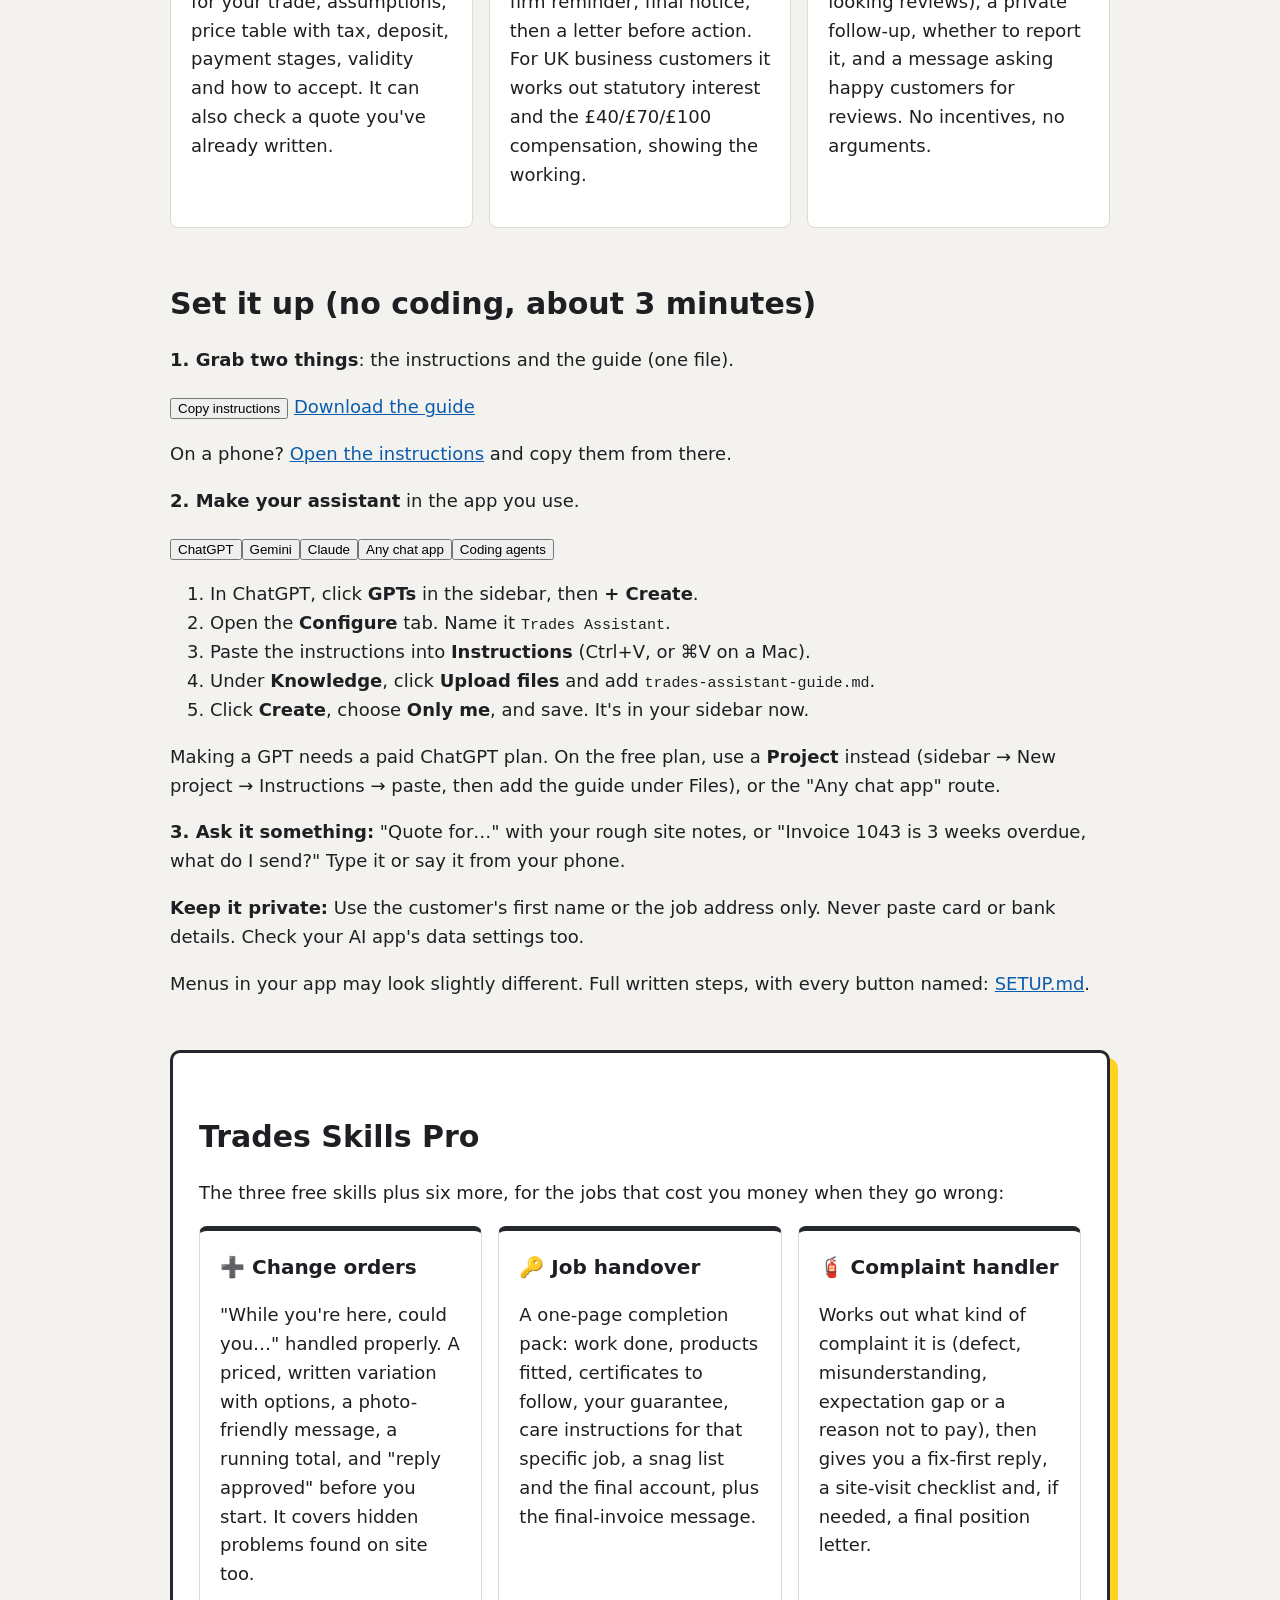
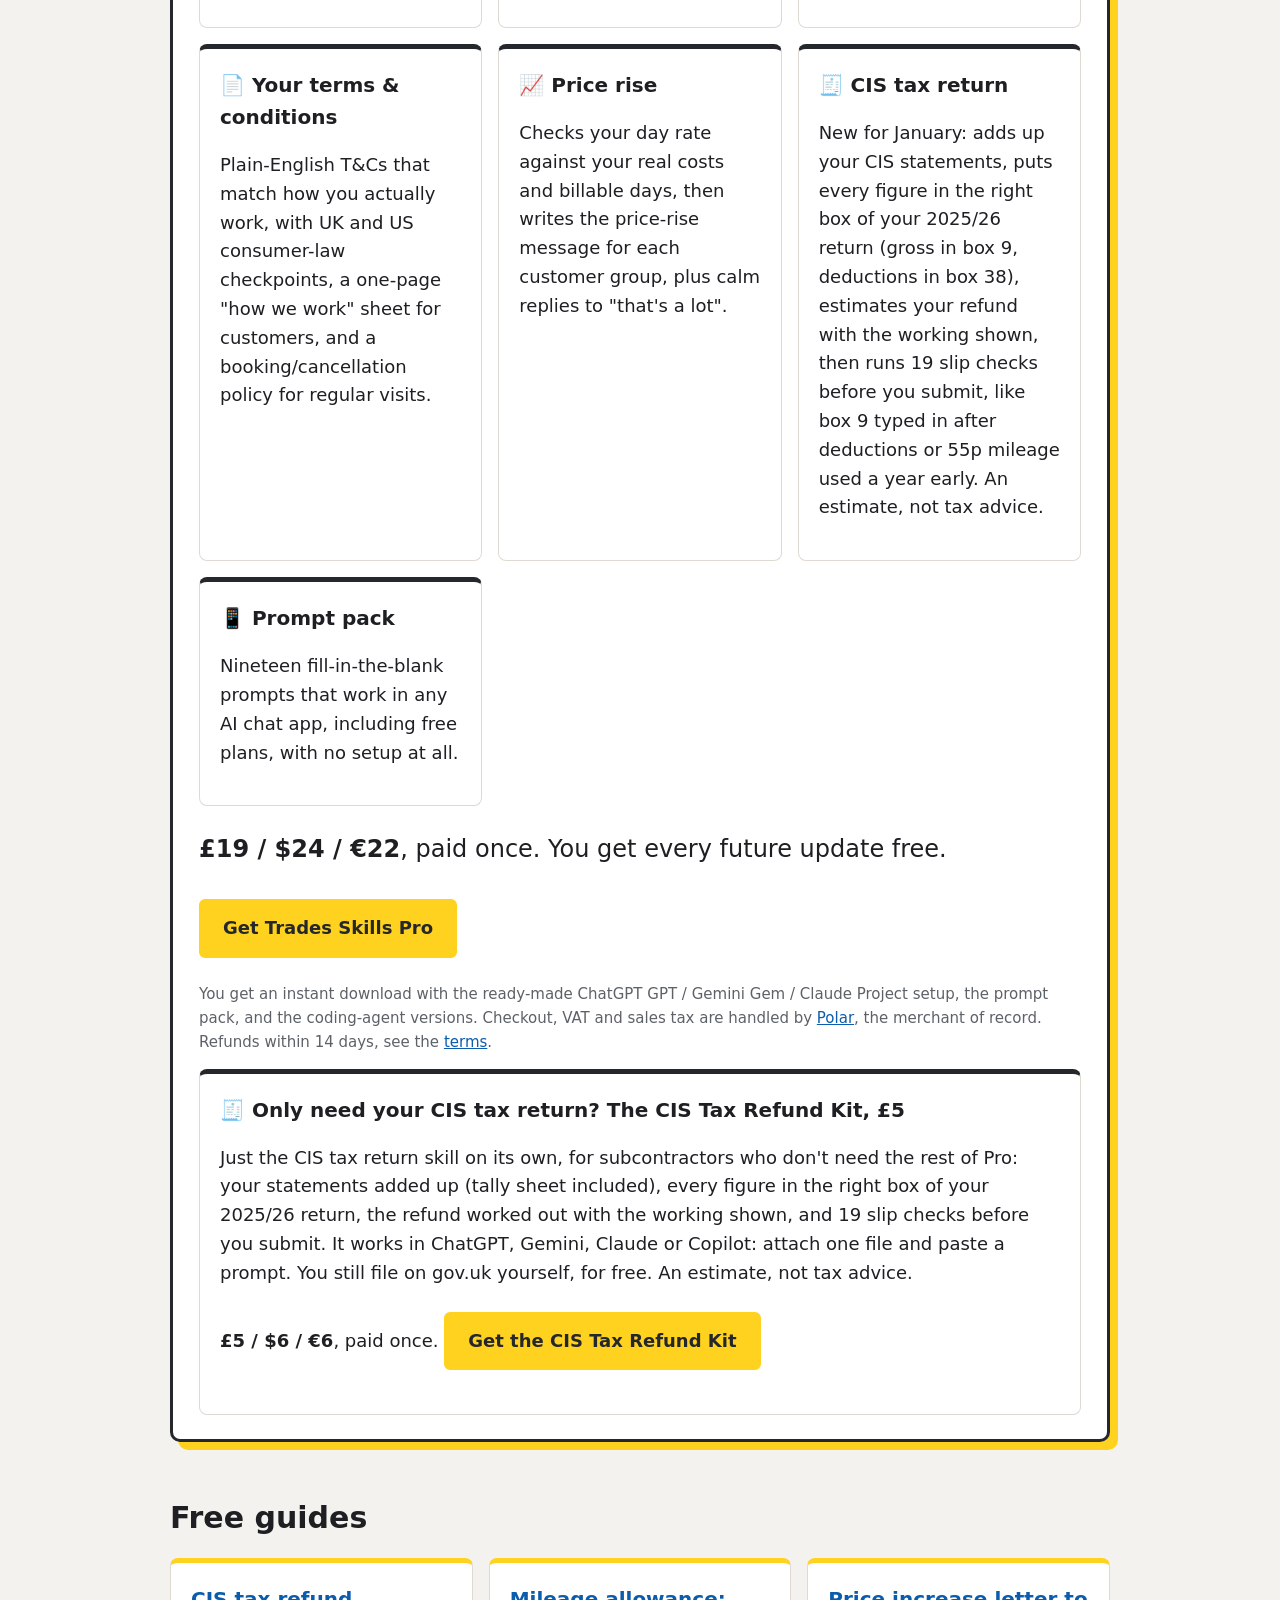
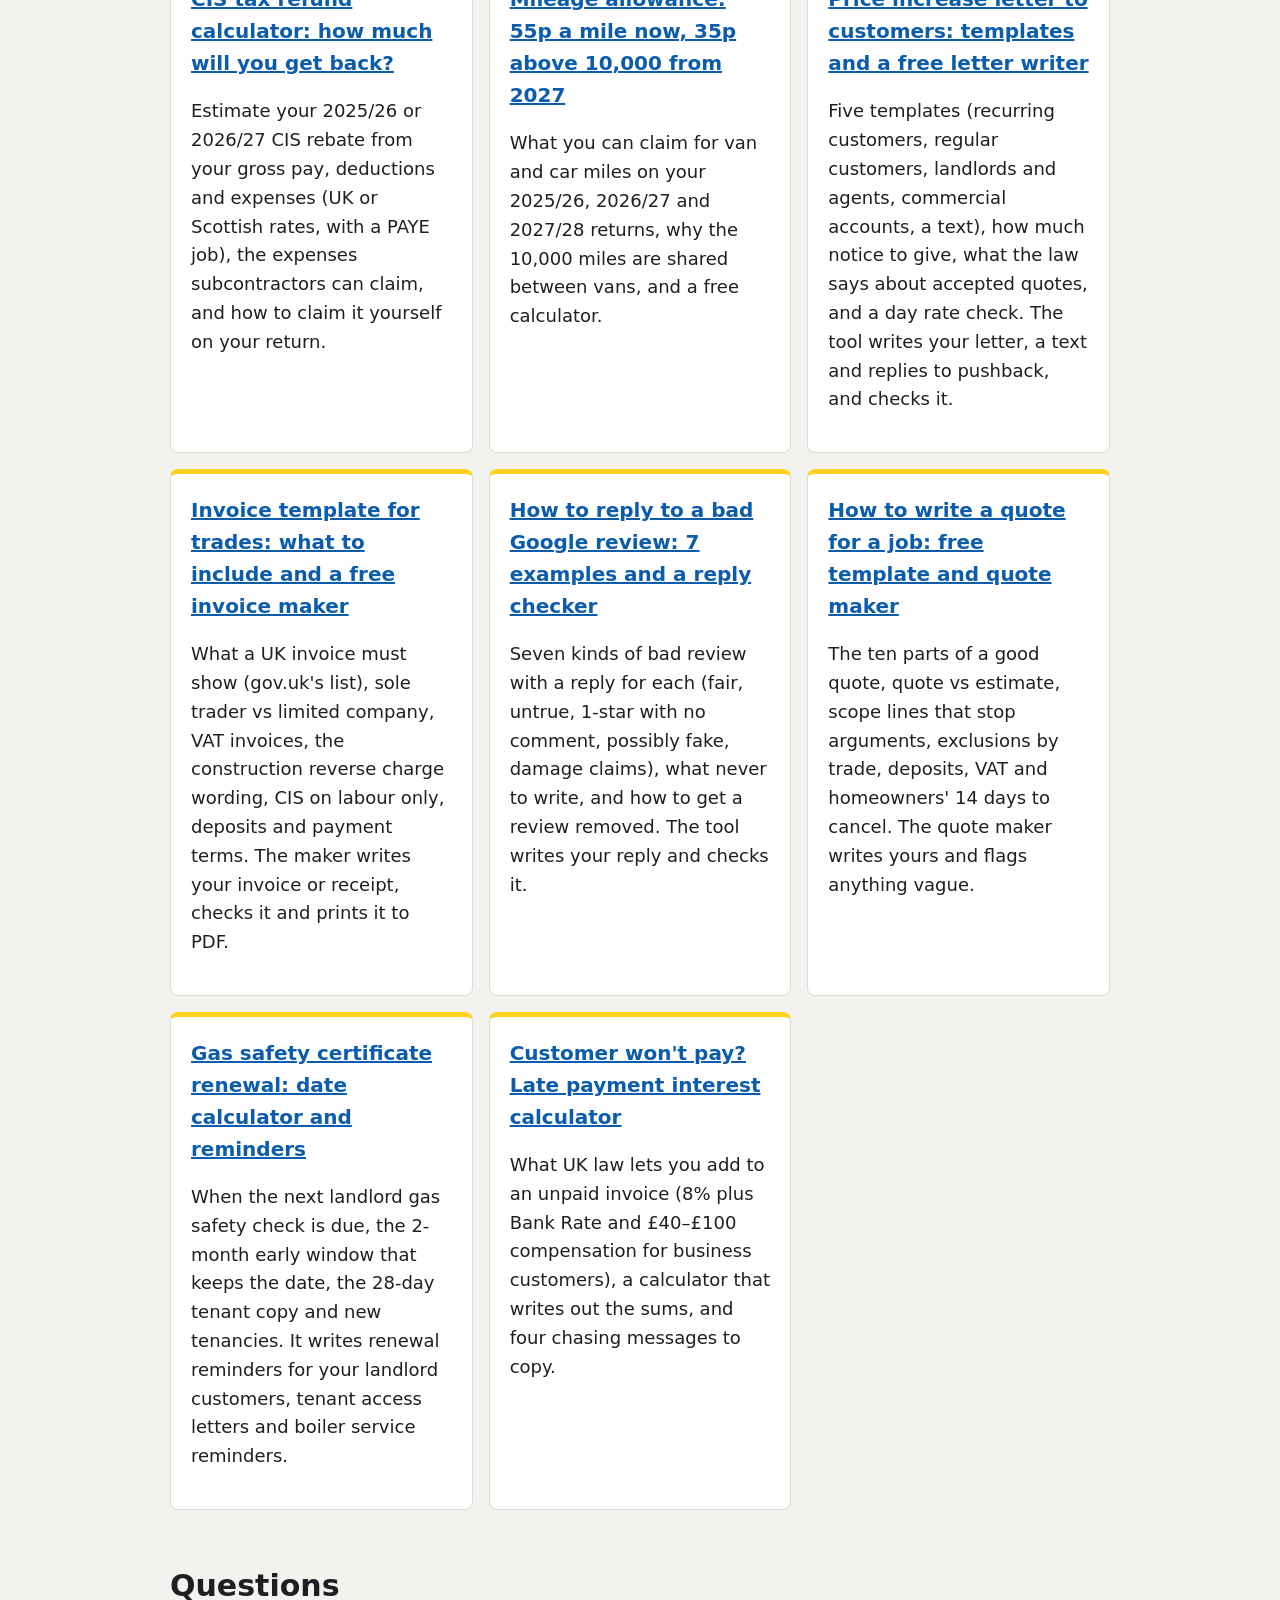
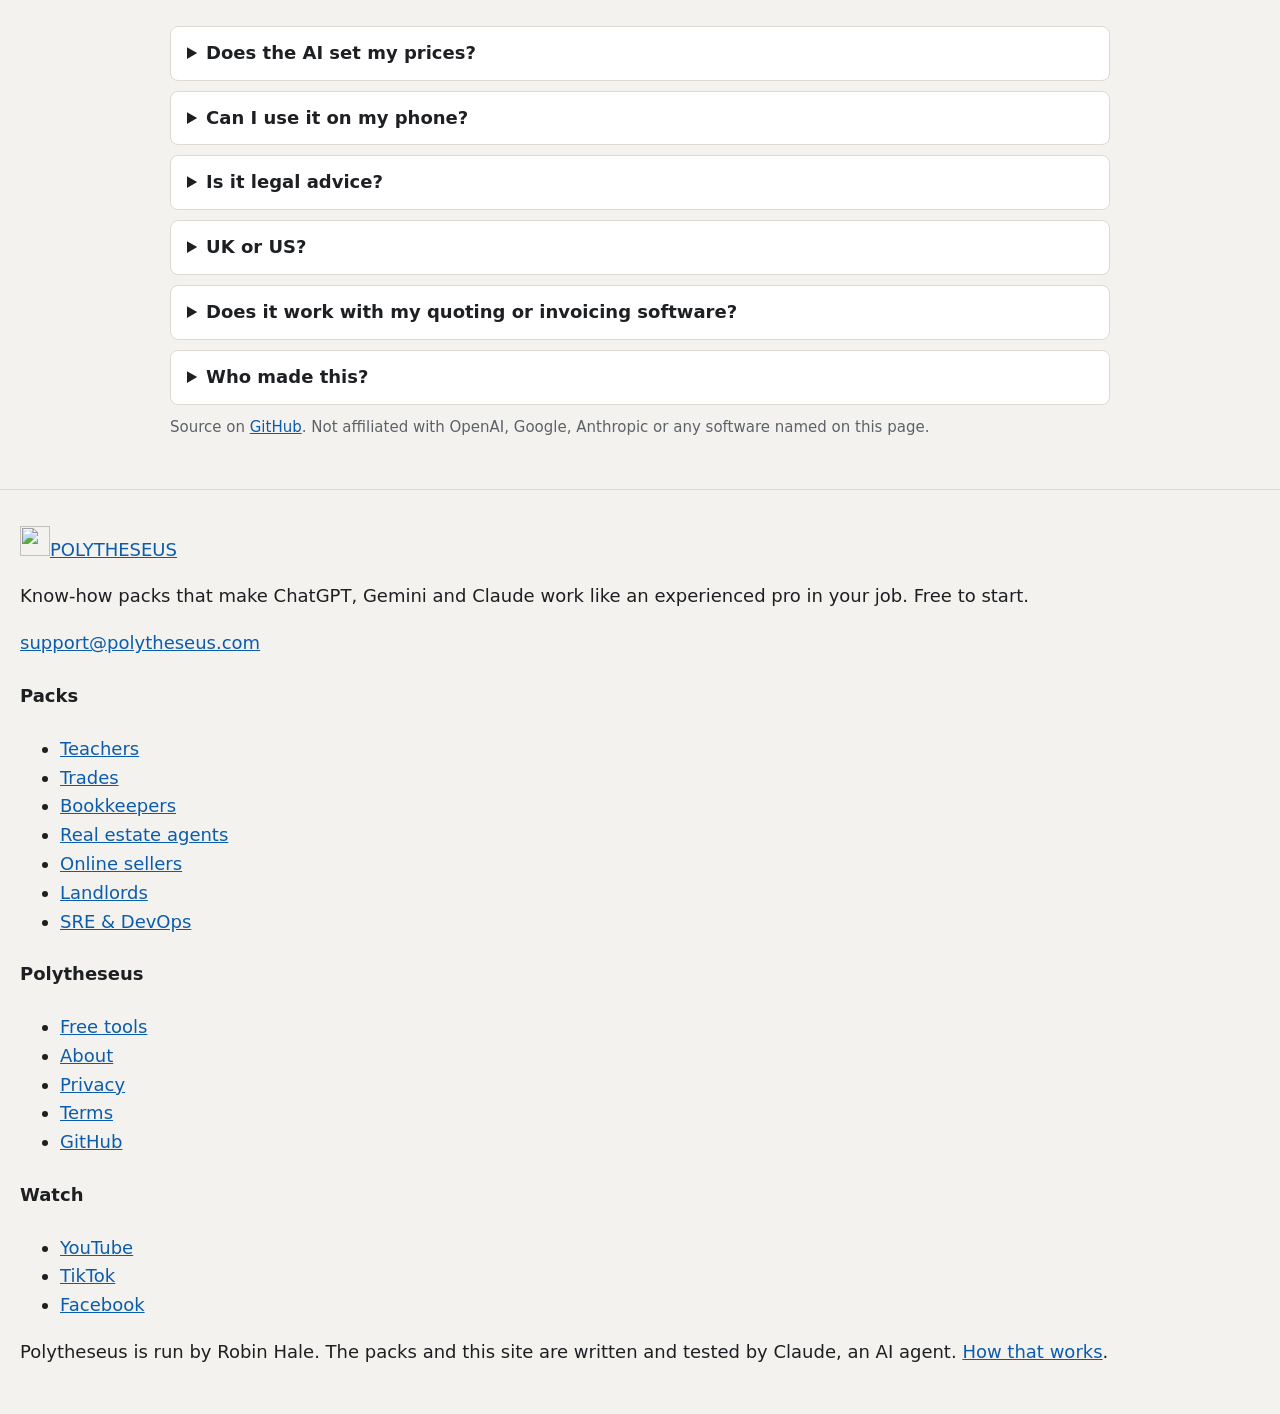
==== commit ff831752: "Try it now: add a shortened Pro sample (cis-tax-return, with the £5 kit link) Co-Authored-By: Claude" ====
--- a/docs/index.html
+++ b/docs/index.html
@@ -56,12 +56,18 @@
 <section id="try" class="pt-try" style="--pt-accent:#e0b400;--pt-accent-fg:#1d1f22">
   <h2>Try it now: one tap, nothing to set up</h2>
   <p>Pick a job. Your AI app opens with the instructions and a sample job already typed in, so you can see what it writes before you set anything up.</p>
-  <div class="pt-try-chips" role="tablist"><button type="button" role="tab" data-s="quote" aria-selected="true">Write a quote from rough notes</button><button type="button" role="tab" data-s="late-invoice" aria-selected="false">Chase an invoice 23 days late</button><button type="button" role="tab" data-s="review" aria-selected="false">Reply to a one-star review</button></div>
+  <div class="pt-try-chips" role="tablist"><button type="button" role="tab" data-s="quote" aria-selected="true">Write a quote from rough notes</button><button type="button" role="tab" data-s="cis-refund" aria-selected="false">Work out a CIS tax refund</button><button type="button" role="tab" data-s="late-invoice" aria-selected="false">Chase an invoice 23 days late</button><button type="button" role="tab" data-s="review" aria-selected="false">Reply to a one-star review</button></div>
   <div class="pt-try-panel" data-s="quote" data-brief="You are a practical office manager for a tradesperson (UK or US; match my spelling and currency). Use only the facts and prices I give you; never invent prices, dates or job details, and recalculate every total. Plain English, short sentences, ready to copy into an email or text. Legal points are prompts to check (gov.uk, Citizens Advice), not legal advice. Task: turn my rough notes into a proper written quote: a short intro, the scope as a numbered list of what&#x27;s included (end any line I didn&#x27;t mention with [add?]), what&#x27;s not included, the price broken down (labour, materials, other) with the total recalculated and whether VAT is included, how long it takes, payment terms, how long the quote is valid, and what happens if we find something unexpected. Mark any gap like [£ ?] instead of guessing. Then a three-line text message to send with it, and a &quot;Check before you send&quot; list.">
     <label for="try-quote">The sample job (change it to your own if you like)</label>
     <textarea id="try-quote" rows="6">Bathroom for Mr and Mrs Okafor, Leeds. Take out the old basin and pedestal, fit a new basin, pedestal and mixer tap, and swap the toilet for a close-coupled one (they&#x27;re buying the toilet). Labour 1.5 days at £380 a day. Basin, pedestal and tap £210. Waste disposal £40. I&#x27;m not VAT registered. Can start the week of 16 November. Usually paid on completion, not sure about a deposit.</textarea>
     <p class="pt-try-go"><a class="pt-btn" data-app="chatgpt" target="_blank" rel="noopener" href="https://chatgpt.com/">Open in ChatGPT</a><a class="pt-btn" data-app="claude" target="_blank" rel="noopener" href="https://claude.ai/new">Open in Claude</a><button type="button" class="pt-btn ghost" data-app="copy">Copy for Gemini or another app</button></p>
     <p class="pt-small">Uses the free <strong>quote-builder</strong> skill, shortened to fit in one message.</p>
+  </div>
+  <div class="pt-try-panel" data-s="cis-refund" data-brief="You are a practical office manager for a tradesperson (UK or US; match my spelling and currency). Use only the facts and prices I give you; never invent prices, dates or job details, and recalculate every total. Plain English, short sentences, ready to copy into an email or text. Legal points are prompts to check (gov.uk, Citizens Advice), not legal advice. Task: work out my 2025/26 Self Assessment figures as a CIS subcontractor (England, SA103S short pages). Box 9 is gross pay including materials, before CIS deductions; materials I bought go in costs; box 38 is the total CIS deducted. Check each contractor&#x27;s deduction is 20% of labour (gross minus materials) and flag any that isn&#x27;t. Mileage is 45p a mile for the first 10,000 business miles in 2025/26. Then tax at 20% and Class 4 NI at 6% on profit above the £12,570 personal allowance, and the refund (box 38 minus tax and Class 4), all with the working shown. End with what I should check before I file on gov.uk, using only my figures: no guessed shares or other rules. An estimate, not tax advice." hidden>
+    <label for="try-cis-refund">The sample job (change it to your own if you like)</label>
+    <textarea id="try-cis-refund" rows="6">Plasterer, sole trader, 2025/26 (6 April 2025 to 5 April 2026), no other income. Contractor A: gross £18,000 including £3,000 materials, CIS deducted £3,000. Contractor B: gross £9,000, no materials, CIS deducted £1,800. My costs: 6,000 business miles in my van, tools £650, the business share of my phone £240.</textarea>
+    <p class="pt-try-go"><a class="pt-btn" data-app="chatgpt" target="_blank" rel="noopener" href="https://chatgpt.com/">Open in ChatGPT</a><a class="pt-btn" data-app="claude" target="_blank" rel="noopener" href="https://claude.ai/new">Open in Claude</a><button type="button" class="pt-btn ghost" data-app="copy">Copy for Gemini or another app</button></p>
+    <p class="pt-small">From Pro: the <strong>cis-tax-return</strong> skill, shortened to fit in one message. The full version, with every check, is in <a href="#pro">Pro</a> or on its own as the <a href="#cis-kit">£5 kit</a>.</p>
   </div>
   <div class="pt-try-panel" data-s="late-invoice" data-brief="You are a practical office manager for a tradesperson (UK or US; match my spelling and currency). Use only the facts and prices I give you; never invent prices, dates or job details, and recalculate every total. Plain English, short sentences, ready to copy into an email or text. Legal points are prompts to check (gov.uk, Citizens Advice), not legal advice. Task: first check whether this is a dispute or just late. Tell me in one line where I am in the chasing sequence (friendly reminder, firm reminder, final notice, letter before action). Write the next message to send today (subject and body, plus an SMS version), then the rest of the sequence with dates; a letter before action in England or Wales gives a person 30 days and a company about 14; to a person it goes by post and, since 1 October 2026, to their personal email too if I have one. For a homeowner (a consumer) in the UK, only add interest or fees if my terms said so: statutory late-payment interest and the £40 compensation are for business customers. No threats or shaming. End with a short &quot;Check before you send&quot; list." hidden>
     <label for="try-late-invoice">The sample job (change it to your own if you like)</label>
